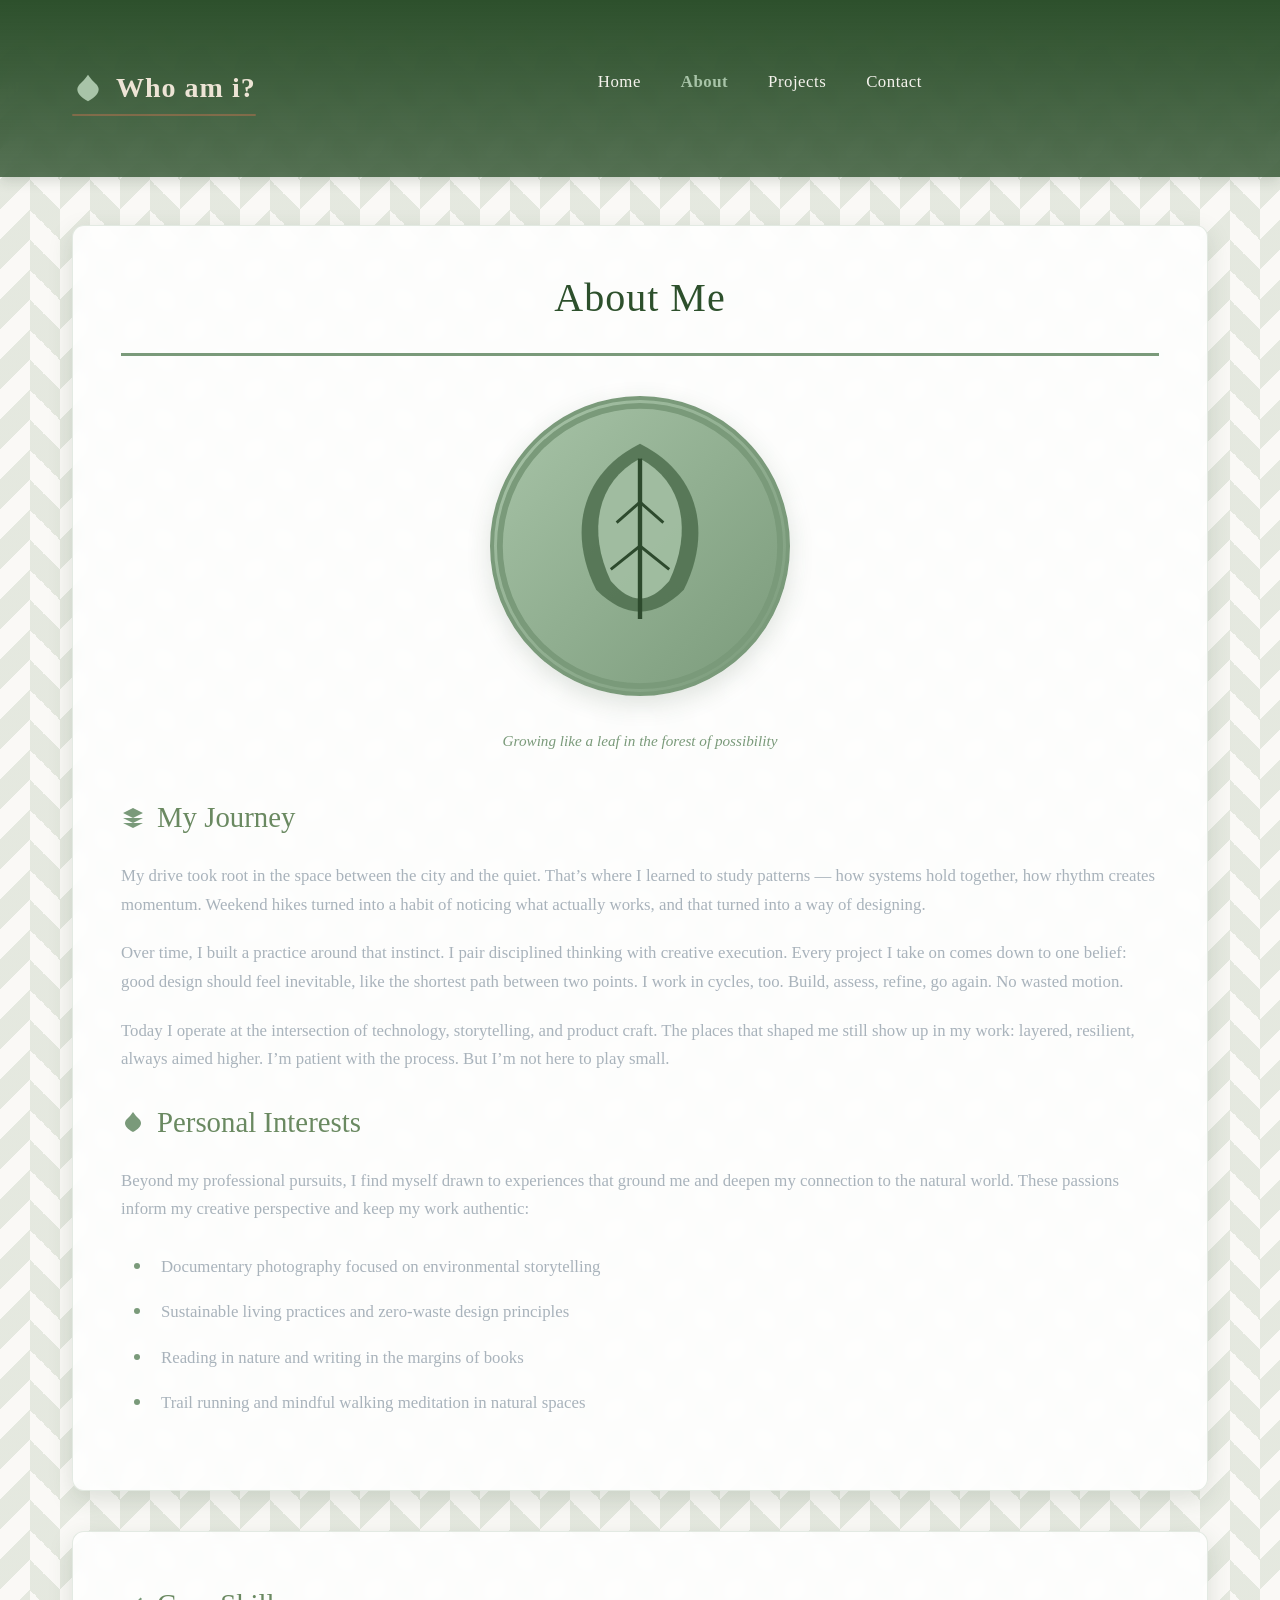
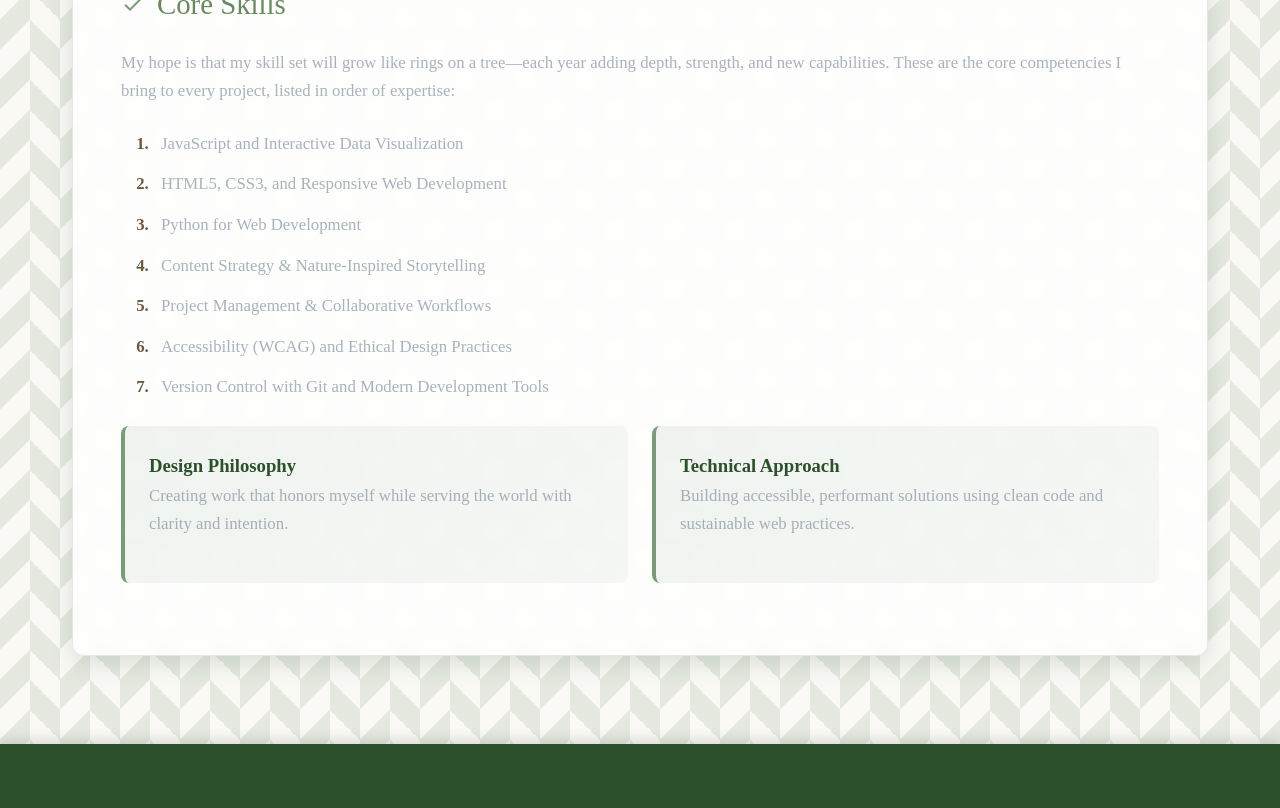
==== about.html @ f4614ba0 "added things" ====
<!DOCTYPE html>
<html lang="en">
<head>
    <meta charset="UTF-8">
    <meta name="viewport" content="width=device-width, initial-scale=1.0">
    <meta name="description" content="About me - A retrospective nature-themed portfolio showcasing my journey, skills, and connection to the natural world">
    <meta name="author" content="Portfolio Owner">
    <title>About Me |My first Portfolio</title>
    <link rel="stylesheet" href="./style.css">
   
</head>
<body>

 <!-- Header Section with Navigation -->
    <header>
        <div class="header-container">
            <div class="logo">
                <svg viewBox="0 0 24 24" xmlns="http://www.w3.org/2000/svg">
                    <path d="M12 2C10 5 8 7 6 9C5 10 4 11.5 4 13C4 16 6.5 19 12 22C17.5 19 20 16 20 13C20 11.5 19 10 18 9C16 7 14 5 12 2Z"/>
                </svg>
                Who am i?
            </div>
            <nav>
                <ul>
                    <li><a href="index.html">Home</a></li>
                    <li><a href="about.html" class="active">About</a></li>
                    <li><a href="projects.html">Projects</a></li>
                    <li><a href="contact.html">Contact</a></li>
                </ul>
            </nav>
        </div>
    </header>

    <!-- Main Content -->
    <main>
        <!-- About Me Section -->
        <section id="about-me">
            <h1>About Me</h1>
            
            <div class="image-container">
                <svg class="about-image" viewBox="0 0 100 100" xmlns="http://www.w3.org/2000/svg" alt="Stylized green leaf illustration representing growth and connection to nature">
                    <circle cx="50" cy="50" r="48" fill="none" stroke="#7a9a7a" stroke-width="2"/>
                    <path d="M50 15 C 30 25, 25 45, 35 65 C 45 75, 55 75, 65 65 C 75 45, 70 25, 50 15 Z" fill="#4a6b4a" opacity="0.8"/>
                    <path d="M50 20 C 35 28, 32 45, 40 62 C 47 70, 53 70, 60 62 C 68 45, 65 28, 50 20 Z" fill="#a8c4a8" opacity="0.9"/>
                    <line x1="50" y1="20" x2="50" y2="75" stroke="#2d4a2d" stroke-width="1.5"/>
                    <line x1="50" y1="35" x2="42" y2="42" stroke="#2d4a2d" stroke-width="1"/>
                    <line x1="50" y1="35" x2="58" y2="42" stroke="#2d4a2d" stroke-width="1"/>
                    <line x1="50" y1="50" x2="40" y2="58" stroke="#2d4a2d" stroke-width="1"/>
                    <line x1="50" y1="50" x2="60" y2="58" stroke="#2d4a2d" stroke-width="1"/>
                </svg>
                <p class="image-caption">Growing like a leaf in the forest of possibility</p>
            </div>

            <article>
                <h2>
                    <svg class="section-icon" viewBox="0 0 24 24" xmlns="http://www.w3.org/2000/svg">
                        <path d="M12 2L2 7l10 5 10-5-10-5zM2 17l10 5 10-5M2 12l10 5 10-5"/>
                    </svg>
                    My Journey
                </h2>
                <p>
                    My drive took root in the space between the city and the quiet.
                That’s where I learned to study patterns — how systems hold together, how rhythm creates momentum. Weekend hikes turned into a habit of noticing what actually works, and that turned into a way of designing.
                </p>
                <p>
                    Over time, I built a practice around that instinct. I pair disciplined thinking with creative execution. Every project I take on comes down to one belief: good design should feel inevitable, like the shortest path between two points. I work in cycles, too. Build, assess, refine, go again. No wasted motion.
                </p>
                <p>
                    Today I operate at the intersection of technology, storytelling, and product craft. The places that shaped me still show up in my work: layered, resilient, always aimed higher. I’m patient with the process. But I’m not here to play small.
            </article>

            <article>
                <h2>
                    <svg class="section-icon" viewBox="0 0 24 24" xmlns="http://www.w3.org/2000/svg">
                        <path d="M12 2C10 5 8 7 6 9C5 10 4 11.5 4 13C4 16 6.5 19 12 22C17.5 19 20 16 20 13C20 11.5 19 10 18 9C16 7 14 5 12 2Z"/>
                    </svg>
                    Personal Interests
                </h2>
                <p>
                    Beyond my professional pursuits, I find myself drawn to experiences that ground me and deepen my connection to the natural world. These passions inform my creative perspective and keep my work authentic:
                </p>
                <ul>
                    <li>Documentary photography focused on environmental storytelling</li>
                    <li>Sustainable living practices and zero-waste design principles</li>
                    <li>Reading in nature and writing in the margins of books</li>
                    <li>Trail running and mindful walking meditation in natural spaces</li>
                </ul>
            </article>
        </section>

        <!-- Skills Section -->
        <section id="skills">
            <h2>
                <svg class="section-icon" viewBox="0 0 24 24" xmlns="http://www.w3.org/2000/svg">
                    <path d="M9 16.17L4.83 12l-1.42 1.41L9 19 21 7l-1.41-1.41z"/>
                </svg>
                Core Skills
            </h2>
            <article>
                <p>
                    My hope is that my skill set will grow like rings on a tree—each year adding depth, strength, and new capabilities. These are the core competencies I bring to every project, listed in order of expertise:
                </p>
                <ol>
                    <li>JavaScript and Interactive Data Visualization</li>
                    <li>HTML5, CSS3, and Responsive Web Development</li>
                    <li>Python for Web Development</li>
                    <li>Content Strategy & Nature-Inspired Storytelling</li>
                    <li>Project Management & Collaborative Workflows</li>
                    <li>Accessibility (WCAG) and Ethical Design Practices</li>
                    <li>Version Control with Git and Modern Development Tools</li>
                </ol>
                
                <div class="skills-grid">
                    <div class="skill-card">
                        <h3>Design Philosophy</h3>
                        <p>Creating work that honors myself while serving the world with clarity and intention.</p>
                    </div>
                    <div class="skill-card">
                        <h3>Technical Approach</h3>
                        <p>Building accessible, performant solutions using clean code and sustainable web practices.</p>
                    </div>
                </div>
            </article>
        </section>
    </main>

    <!-- Footer Section -->
    <footer>
    </footer>

<script>(function(){document.addEventListener("click",function(e){var a=e.target.closest("[data-product-id]");if(!a)return;e.preventDefault();var pid=a.getAttribute("data-product-id");if(pid)parent.postMessage({type:"ecto-artifact-link-click",productId:pid},"*")})})();</script>
</body>
</html>
---- style.css ----
/* 
        Nature-inspired color palette using rgba for layered, aged-paper effect
        moss green: #7A8450, river stone: #8C8C7D, bark brown: #6E5C4B, 
        morning mist: #D8D5CE, clay: #A66E4B
      */
      :root {
        --moss-green: 122, 132, 80;
        --river-stone: 140, 140, 125;
        --bark-brown: 110, 92, 75;
        --morning-mist: 216, 213, 206;
        --clay: 166, 110, 75;
        --font-serif: 'Georgia', 'Times New Roman', serif;
        --font-sans: 'Helvetica Neue', Arial, sans-serif;
      }

      * {
        margin: 0;
        padding: 0;
        box-sizing: border-box;
      }

      body {
        font-family: var(--font-sans);
        line-height: 1.7;
        color: rgba(var(--bark-brown), 0.9);
        background-color: rgba(var(--morning-mist), 1);
        /* Subtle aged paper texture using layered CSS gradients */
        background-image: 
          radial-gradient(rgba(var(--river-stone), 0.08) 1px, transparent 1px),
          radial-gradient(rgba(var(--bark-brown), 0.06) 1px, transparent 1px),
          linear-gradient(135deg, rgba(var(--morning-mist), 1) 0%, rgba(var(--river-stone), 0.15) 100%);
        background-size: 40px 40px, 20px 20px, 100% 100%;
        background-position: 0 0, 10px 10px, 0 0;
        min-height: 100vh;
        display: flex;
        flex-direction: column;
      }

      /* Header and Navigation */
      header {
        background: rgba(var(--moss-green), 0.85);
        backdrop-filter: blur(8px);
        border-bottom: 2px solid rgba(var(--bark-brown), 0.2);
        position: sticky;
        top: 0;
        z-index: 100;
        box-shadow: 0 4px 20px rgba(var(--bark-brown), 0.1);
      }

      nav {
        max-width: 1200px;
        margin: 0 auto;
        padding: 1.5rem 2rem;
        display: flex;
        justify-content: space-between;
        align-items: center;
        flex-wrap: wrap;
        gap: 1rem;
      }

      .logo {
        font-family: var(--font-serif);
        font-size: 1.5rem;
        color: rgba(var(--morning-mist), 1);
        text-decoration: none;
        letter-spacing: 1px;
        position: relative;
      }

      .logo::after {
        content: '';
        position: absolute;
        bottom: -4px;
        left: 0;
        width: 100%;
        height: 2px;
        background: rgba(var(--clay), 0.6);
        border-radius: 100px;
      }

      nav ul {
        list-style: none;
        display: flex;
        gap: 2rem;
        flex-wrap: wrap;
      }

      nav a {
        color: rgba(var(--morning-mist), 0.95);
        text-decoration: none;
        font-weight: 400;
        letter-spacing: 0.5px;
        transition: all 0.3s ease;
        padding: 0.5rem 0;
        position: relative;
      }

      nav a::before {
        content: '';
        position: absolute;
        bottom: 0;
        left: 50%;
        transform: translateX(-50%) scaleX(0);
        width: 100%;
        height: 1px;
        background: rgba(var(--clay), 1);
        transition: transform 0.3s ease;
      }

      nav a:hover::before,
      nav a:focus::before {
        transform: translateX(-50%) scaleX(1);
      }

      nav a:hover,
      nav a:focus {
        color: rgba(255, 255, 255, 1);
      }

      /* Main Content */
      main {
        flex: 1;
        max-width: 1200px;
        width: 100%;
        margin: 0 auto;
        padding: 4rem 2rem;
      }

      .hero {
        display: grid;
        grid-template-columns: 1fr 1fr;
        gap: 3rem;
        align-items: center;
        margin-bottom: 4rem;
      }

      .hero-content {
        background: rgba(255, 255, 255, 0.4);
        padding: 3rem;
        border-radius: 0 80px 0 80px;
        border: 1px solid rgba(var(--river-stone), 0.2);
        box-shadow: 
          0 10px 40px rgba(var(--bark-brown), 0.08),
          inset 0 1px 0 rgba(255, 255, 255, 0.6);
        backdrop-filter: blur(10px);
        position: relative;
        overflow: hidden;
      }

      /* Organic shape overlay for aged effect */
      .hero-content::before {
        content: '';
        position: absolute;
        top: -50%;
        right: -50%;
        width: 200%;
        height: 200%;
        background: radial-gradient(circle, rgba(var(--clay), 0.04) 0%, transparent 70%);
        pointer-events: none;
      }

      h1 {
        font-family: var(--font-serif);
        font-size: clamp(2rem, 5vw, 3.5rem);
        color: rgba(var(--bark-brown), 1);
        margin-bottom: 1.5rem;
        line-height: 1.2;
        font-weight: 400;
        position: relative;
      }

      h1::after {
        content: '';
        display: block;
        width: 80px;
        height: 3px;
        background: linear-gradient(90deg, rgba(var(--moss-green), 0.8), rgba(var(--clay), 0.6));
        margin-top: 1rem;
        border-radius: 100px;
      }

      .hero p {
        font-size: 1.125rem;
        color: rgba(var(--bark-brown), 0.8);
        margin-bottom: 2rem;
        position: relative;
      }

      .cta-button {
        display: inline-block;
        padding: 1rem 2.5rem;
        background: rgba(var(--moss-green), 0.9);
        color: rgba(var(--morning-mist), 1);
        text-decoration: none;
        border-radius: 50px;
        transition: all 0.4s ease;
        border: 2px solid rgba(var(--moss-green), 1);
        font-weight: 500;
        letter-spacing: 0.5px;
        box-shadow: 0 4px 15px rgba(var(--moss-green), 0.3);
      }

      .cta-button:hover,
      .cta-button:focus {
        background: rgba(var(--clay), 0.9);
        border-color: rgba(var(--clay), 1);
        transform: translateY(-2px);
        box-shadow: 0 6px 25px rgba(var(--clay), 0.4);
      }


      .hero-photo {
        width: 500px;
        height: 500px;
        border-radius: 60%;
        filter: drop-shadow(0 20px 40px rgba(var(--bark-brown), 0.15));
        animation: float 6s ease-in-out infinite;
        border: 6px solid
        }

     .hero-photo:hover {
        animation-play-state: paused;
        transform: translateY(-10px);
        box-shadow: 0 12px 30px rgba(var(--bark-brown), 0.2);
      }

      .hero-photo img{ 
        width: 100%;
        height: 100%;
        object-fit: cover;
        border-radius: 60%;

      }

      @keyframes float {
        0%, 100% { transform: translateY(0px); }
        50% { transform: translateY(-15px); }
      }

      /* Footer */
      footer {
        background: rgba(var(--bark-brown), 0.9);
        color: rgba(var(--morning-mist), 0.8);
        padding: 2.5rem 2rem;
        text-align: center;
        margin-top: auto;
        border-top: 3px solid rgba(var(--moss-green), 0.5);
      }

      footer p {
        font-size: 0.95rem;
        letter-spacing: 0.5px;
      }

      /* Responsive Design */
      @media (max-width: 768px) {
        nav {
          padding: 1rem 1.5rem;
        }

        nav ul {
          gap: 1rem;
        }

        .hero {
          grid-template-columns: 1fr;
          gap: 2rem;
        }

        .hero-content {
          padding: 2rem;
          border-radius: 0 40px 0 40px;
        }

        main {
          padding: 2rem 1.5rem;
        }

        h1 {
          font-size: 2rem;
        }
      }

      @media (max-width: 480px) {
        nav {
          flex-direction: column;
          text-align: center;
        }

        nav ul {
          justify-content: center;
        }
      }

             /* about.html - Retrospective Nature-Themed Portfolio */
        :root {
            --forest-green: #2d4a2d;
            --sage-green: #7a9a7a;
            --moss-green: #4a6b4a;
            --earth-brown: #6b4423;
            --bark-brown: #3d2817;
            --leaf-light: #a8c4a8;
            --stone-gray: #5a5a5a;
            --cream: #f5f3ed;
            --shadow: rgba(45, 74, 45, 0.15);
        }

        * {
            margin: 0;
            padding: 0;
            box-sizing: border-box;
        }

        body {
            font-family: 'Georgia', 'Times New Roman', serif;
            line-height: 1.7;
            color: var(--bark-brown);
            background: linear-gradient(180deg, var(--cream) 0%, #e8e4d8 100%);
            background-attachment: fixed;
            min-height: 100vh;
        }

        /* Header & Navigation */
        header {
            background: linear-gradient(135deg, var(--forest-green) 0%, var(--moss-green) 100%);
            color: var(--cream);
            padding: 1.5rem 0;
            box-shadow: 0 4px 12px var(--shadow);
            position: sticky;
            top: 0;
            z-index: 100;
        }

        .header-container {
            max-width: 1200px;
            margin: 0 auto;
            padding: 0 2rem;
            display: flex;
            justify-content: space-between;
            align-items: center;
            flex-wrap: wrap;
            gap: 1rem;
        }

        .logo {
            font-size: 1.8rem;
            font-weight: 300;
            letter-spacing: 2px;
            display: flex;
            align-items: center;
            gap: 0.75rem;
        }

        .logo svg {
            width: 32px;
            height: 32px;
            fill: var(--leaf-light);
        }

        nav ul {
            list-style: none;
            display: flex;
            gap: 2rem;
            flex-wrap: wrap;
        }

        nav a {
            color: var(--cream);
            text-decoration: none;
            font-size: 1.05rem;
            transition: all 0.3s ease;
            padding: 0.5rem 0;
            position: relative;
        }

        nav a::after {
            content: '';
            position: absolute;
            bottom: 0;
            left: 0;
            width: 0;
            height: 2px;
            background: var(--leaf-light);
            transition: width 0.3s ease;
        }

        nav a:hover::after,
        nav a:focus::after {
            width: 100%;
        }

        nav a:hover,
        nav a:focus {
            color: var(--leaf-light);
        }

        nav a.active {
            color: var(--leaf-light);
            font-weight: 600;
        }

        /* Main Content */
        main {
            max-width: 1000px;
            margin: 3rem auto;
            padding: 0 2rem;
        }

        section {
            background: rgba(255, 255, 255, 0.85);
            backdrop-filter: blur(10px);
            padding: 3rem;
            margin-bottom: 2.5rem;
            border-radius: 12px;
            box-shadow: 0 8px 24px var(--shadow);
            border: 1px solid rgba(122, 154, 122, 0.2);
            transition: transform 0.3s ease, box-shadow 0.3s ease;
        }

        section:hover {
            transform: translateY(-4px);
            box-shadow: 0 12px 32px var(--shadow);
        }

        h1 {
            font-size: 2.5rem;
            color: var(--forest-green);
            margin-bottom: 1.5rem;
            font-weight: 400;
            letter-spacing: 1px;
            border-bottom: 3px solid var(--sage-green);
            padding-bottom: 0.75rem;
        }

        h2 {
            font-size: 1.8rem;
            color: var(--moss-green);
            margin-bottom: 1.25rem;
            margin-top: 2rem;
            font-weight: 400;
            display: flex;
            align-items: center;
            gap: 0.75rem;
        }

        h2:first-child {
            margin-top: 0;
        }

        .section-icon {
            width: 24px;
            height: 24px;
            fill: var(--sage-green);
        }

        p {
            margin-bottom: 1.25rem;
            color: var(--stone-gray);
            font-size: 1.05rem;
        }

        article {
            margin-bottom: 1.5rem;
        }

        /* Lists */
        ul, ol {
            margin: 1.5rem 0 1.5rem 2rem;
            color: var(--stone-gray);
        }

        ul li, ol li {
            margin-bottom: 0.75rem;
            font-size: 1.05rem;
            padding-left: 0.5rem;
        }

        ul li::marker {
            color: var(--sage-green);
            font-size: 1.2em;
        }

        ol li::marker {
            color: var(--earth-brown);
            font-weight: 600;
        }

        /* Image */
        .about-image {
            width: 100%;
            max-width: 300px;
            height: auto;
            border-radius: 50%;
            border: 4px solid var(--sage-green);
            box-shadow: 0 8px 24px var(--shadow);
            margin: 2rem auto;
            display: block;
            background: linear-gradient(135deg, var(--leaf-light) 0%, var(--sage-green) 100%);
        }

        .image-container {
            text-align: center;
            margin: 2.5rem 0;
        }

        .image-caption {
            margin-top: 1rem;
            font-style: italic;
            color: var(--sage-green);
            font-size: 0.95rem;
        }

        /* Skills Section */
        .skills-grid {
            display: grid;
            grid-template-columns: repeat(auto-fit, minmax(250px, 1fr));
            gap: 1.5rem;
            margin-top: 1.5rem;
        }

        .skill-card {
            background: linear-gradient(135deg, rgba(122, 154, 122, 0.1) 0%, rgba(168, 196, 168, 0.1) 100%);
            padding: 1.5rem;
            border-radius: 8px;
            border-left: 4px solid var(--sage-green);
        }

        /* Footer */
        footer {
            background: linear-gradient(135deg, var(--bark-brown) 0%, var(--earth-brown) 100%);
            color: var(--cream);
            text-align: center;
            padding: 2.5rem 2rem;
            margin-top: 4rem;
            box-shadow: 0 -4px 12px var(--shadow);
        }

        footer p {
            color: var(--cream);
            margin-bottom: 0.5rem;
            font-size: 0.95rem;
        }

        .footer-tagline {
            font-style: italic;
            opacity: 0.9;
            margin-top: 0.75rem;
        }

        /* Responsive Design */
        @media (max-width: 768px) {
            .header-container {
                flex-direction: column;
                text-align: center;
            }

            nav ul {
                justify-content: center;
                gap: 1.25rem;
            }

            h1 {
                font-size: 2rem;
            }

            h2 {
                font-size: 1.5rem;
            }

            section {
                padding: 2rem 1.5rem;
            }

            main {
                padding: 0 1rem;
                margin: 2rem auto;
            }

            .about-image {
                max-width: 250px;
            }
        }

        @media (max-width: 480px) {
            .logo {
                font-size: 1.5rem;
            }

            nav ul {
                gap: 1rem;
                font-size: 0.95rem;
            }

            h1 {
                font-size: 1.75rem;
            }

            section {
                padding: 1.5rem 1.25rem;
            }
        }

        /* Nature Color Palette with Opacity */
        :root {
            --forest-green: rgba(34, 139, 34, 0.9);
            --moss-green: rgba(85, 107, 47, 0.8);
            --earth-brown: rgba(101, 67, 33, 0.85);
            --sky-blue: rgba(135, 206, 235, 0.7);
            --sunset-orange: rgba(255, 140, 0, 0.75);
            --leaf-green: rgba(60, 179, 113, 0.85);
            --bark-dark: rgba(62, 39, 35, 0.9);
            --cloud-white: rgba(248, 249, 250, 0.95);
            --stone-gray: rgba(112, 128, 144, 0.6);
        }

        * {
            margin: 0;
            padding: 0;
            box-sizing: border-box;
        }

        body {
            font-family: 'Georgia', 'Times New Roman', serif;
            line-height: 1.6;
            color: var(--bark-dark);
            background: linear-gradient(135deg, var(--cloud-white) 0%, rgba(220, 237, 200, 0.4) 100%);
            min-height: 100vh;
        }

        /* Header Styles */
        header {
            background: var(--forest-green);
            box-shadow: 0 2px 10px var(--stone-gray);
            position: sticky;
            top: 0;
            z-index: 100;
        }

        nav {
            max-width: 1200px;
            margin: 0 auto;
            padding: 1.2rem 2rem;
            display: flex;
            justify-content: space-between;
            align-items: center;
            flex-wrap: wrap;
        }

        .logo {
            font-size: 1.5rem;
            font-weight: bold;
            color: var(--cloud-white);
            text-decoration: none;
            letter-spacing: 1px;
        }

        .nav-links {
            display: flex;
            list-style: none;
            gap: 2rem;
        }

        .nav-links a {
            color: var(--cloud-white);
            text-decoration: none;
            font-size: 1rem;
            transition: all 0.3s ease;
            padding: 0.5rem 1rem;
            border-radius: 4px;
        }

        .nav-links a:hover,
        .nav-links a:focus,
        .nav-links a.active {
            background: var(--moss-green);
            transform: translateY(-2px);
        }

        /* Main Content */
        main {
            max-width: 1200px;
            margin: 0 auto;
            padding: 3rem 2rem;
        }

        h1 {
            font-size: 2.5rem;
            color: var(--forest-green);
            margin-bottom: 0.5rem;
            text-align: center;
        }

        .subtitle {
            text-align: center;
            color: var(--moss-green);
            font-style: italic;
            margin-bottom: 3rem;
            font-size: 1.1rem;
        }

        /* Projects Section */
        .projects-section {
            margin-bottom: 4rem;
        }

        .section-heading {
            font-size: 2rem;
            color: var(--earth-brown);
            margin-bottom: 2rem;
            padding-bottom: 0.5rem;
            border-bottom: 3px solid var(--leaf-green);
        }

        .projects-grid {
            display: grid;
            grid-template-columns: repeat(auto-fit, minmax(300px, 1fr));
            gap: 2rem;
            margin-top: 2rem;
        }

        /* Project Cards */
        .project-card {
            background: var(--cloud-white);
            border: 2px solid var(--stone-gray);
            border-radius: 12px;
            padding: 2rem;
            box-shadow: 0 4px 15px rgba(62, 39, 35, 0.1);
            transition: all 0.3s ease;
            display: flex;
            flex-direction: column;
        }

        .project-card:hover {
            transform: translateY(-8px);
            box-shadow: 0 8px 25px rgba(62, 39, 35, 0.2);
            border-color: var(--leaf-green);
        }

        .project-icon {
            width: 60px;
            height: 60px;
            margin-bottom: 1.5rem;
            padding: 12px;
            background: var(--sky-blue);
            border-radius: 50%;
        }

        .project-card h3 {
            font-size: 1.5rem;
            color: var(--forest-green);
            margin-bottom: 1rem;
        }

        .project-card p {
            color: var(--bark-dark);
            margin-bottom: 1.5rem;
            flex-grow: 1;
            line-height: 1.7;
        }

        .project-link {
            display: inline-block;
            color: var(--cloud-white);
            background: var(--leaf-green);
            padding: 0.7rem 1.5rem;
            text-decoration: none;
            border-radius: 6px;
            font-weight: 600;
            transition: all 0.3s ease;
            text-align: center;
        }

        .project-link:hover,
        .project-link:focus {
            background: var(--forest-green);
            transform: scale(1.05);
        }

        /* Education Section */
        .education-section {
            margin-top: 4rem;
        }

        .table-container {
            overflow-x: auto;
            background: var(--cloud-white);
            border-radius: 12px;
            box-shadow: 0 4px 15px rgba(62, 39, 35, 0.1);
            margin-top: 2rem;
        }

        table {
            width: 100%;
            border-collapse: collapse;
            min-width: 600px;
        }

        thead {
            background: var(--forest-green);
            color: var(--cloud-white);
        }

        th {
            padding: 1.2rem 1rem;
            text-align: left;
            font-weight: 600;
            letter-spacing: 0.5px;
        }

        td {
            padding: 1rem;
            border-bottom: 1px solid var(--stone-gray);
        }

        tbody tr {
            transition: background 0.2s ease;
        }

        tbody tr:hover {
            background: rgba(135, 206, 235, 0.2);
        }

        tbody tr:last-child td {
            border-bottom: none;
        }

        .year-cell {
            font-weight: 600;
            color: var(--earth-brown);
        }

        /* Footer */
        footer {
            background: var(--bark-dark);
            color: var(--cloud-white);
            text-align: center;
            padding: 2rem;
            margin-top: 4rem;
        }

        footer p {
            margin: 0.5rem 0;
        }

        /* Mobile Responsiveness */
        @media (max-width: 768px) {
            nav {
                flex-direction: column;
                gap: 1rem;
            }

            .nav-links {
                gap: 1rem;
                flex-wrap: wrap;
                justify-content: center;
            }

            h1 {
                font-size: 2rem;
            }

            .section-heading {
                font-size: 1.6rem;
            }

            main {
                padding: 2rem 1rem;
            }

            .projects-grid {
                grid-template-columns: 1fr;
                gap: 1.5rem;
            }

            .project-card {
                padding: 1.5rem;
            }
        }

        @media (max-width: 480px) {
            .logo {
                font-size: 1.2rem;
            }

            .nav-links a {
                font-size: 0.9rem;
                padding: 0.4rem 0.8rem;
            }

            h1 {
                font-size: 1.75rem;
            }
        }

                /* 
         * Retrospective Nature Portfolio - Contact Page Styles
         * Color Palette: Earth tones with opacity for depth
         * Theme: Nature-inspired, clean, semantic structure
         */

        :root {
            /* Nature color palette with opacity variations */
            --forest-green: rgba(45, 80, 44, 1);
            --forest-green-80: rgba(45, 80, 44, 0.8);
            --forest-green-20: rgba(45, 80, 44, 0.2);
            --moss-green: rgba(106, 137, 97, 1);
            --moss-green-70: rgba(106, 137, 97, 0.7);
            --moss-green-15: rgba(106, 137, 97, 0.15);
            --earth-brown: rgba(110, 87, 66, 1);
            --earth-brown-60: rgba(110, 87, 66, 0.6);
            --sand-beige: rgba(237, 228, 213, 1);
            --sand-beige-90: rgba(237, 228, 213, 0.9);
            --mist-white: rgba(250, 249, 246, 1);
            --leaf-shadow: rgba(30, 50, 29, 0.15);
        }

        /* Reset and base styles */
        *, *::before, *::after {
            margin: 0;
            padding: 0;
            box-sizing: border-box;
        }

        body {
            font-family: 'Georgia', 'Times New Roman', serif;
            line-height: 1.7;
            color: var(--forest-green);
            background-color: var(--mist-white);
            background-image: 
                linear-gradient(135deg, var(--moss-green-15) 25%, transparent 25%),
                linear-gradient(225deg, var(--moss-green-15) 25%, transparent 25%),
                linear-gradient(45deg, var(--moss-green-15) 25%, transparent 25%),
                linear-gradient(315deg, var(--moss-green-15) 25%, transparent 25%);
            background-size: 60px 60px;
            background-position: 0 0, 0 30px, 30px -30px, -30px 0px;
            min-height: 100vh;
            display: flex;
            flex-direction: column;
        }

        /* Header and Navigation */
        header {
            background: linear-gradient(180deg, var(--forest-green) 0%, var(--forest-green-80) 100%);
            box-shadow: 0 4px 12px var(--leaf-shadow);
            position: sticky;
            top: 0;
            z-index: 100;
        }

        nav {
            max-width: 1200px;
            margin: 0 auto;
            padding: 1.25rem 2rem;
            display: flex;
            justify-content: space-between;
            align-items: center;
            flex-wrap: wrap;
        }

        .logo {
            font-size: 1.75rem;
            font-weight: 700;
            color: var(--sand-beige);
            text-decoration: none;
            letter-spacing: 1px;
            transition: opacity 0.3s ease;
        }

        .logo:hover, .logo:focus {
            opacity: 0.85;
        }

        .nav-links {
            list-style: none;
            display: flex;
            gap: 2rem;
            align-items: center;
        }

        .nav-links a {
            color: var(--sand-beige-90);
            text-decoration: none;
            font-size: 1.05rem;
            font-weight: 500;
            padding: 0.5rem 0;
            position: relative;
            transition: color 0.3s ease;
        }

        .nav-links a::after {
            content: '';
            position: absolute;
            bottom: 0;
            left: 0;
            width: 0;
            height: 2px;
            background-color: var(--sand-beige);
            transition: width 0.3s ease;
        }

        .nav-links a:hover::after,
        .nav-links a:focus::after,
        .nav-links a.active::after {
            width: 100%;
        }

        .nav-links a:hover,
        .nav-links a:focus {
            color: var(--sand-beige);
        }

        /* Main Content */
        main {
            flex: 1;
            max-width: 1200px;
            width: 100%;
            margin: 3rem auto;
            padding: 0 2rem;
        }

        /* Contact Section */
        .contact-section {
            background: var(--sand-beige-90);
            border-radius: 12px;
            box-shadow: 0 8px 24px var(--leaf-shadow);
            padding: 3rem;
            backdrop-filter: blur(10px);
            border: 1px solid var(--moss-green-15);
        }

        .section-header {
            text-align: center;
            margin-bottom: 3rem;
        }

        .section-header h1 {
            font-size: 2.5rem;
            color: var(--forest-green);
            margin-bottom: 0.75rem;
            font-weight: 700;
        }

        .section-header p {
            font-size: 1.1rem;
            color: var(--earth-brown);
            max-width: 600px;
            margin: 0 auto;
        }

        .contact-container {
            display: grid;
            grid-template-columns: 1fr 1fr;
            gap: 3rem;
            margin-top: 2rem;
        }

        /* Contact Form */
        .contact-form-wrapper h2 {
            font-size: 1.75rem;
            color: var(--forest-green);
            margin-bottom: 1.5rem;
            padding-bottom: 0.75rem;
            border-bottom: 2px solid var(--moss-green-70);
        }

        .form-group {
            margin-bottom: 1.5rem;
        }

        label {
            display: block;
            font-weight: 600;
            color: var(--forest-green);
            margin-bottom: 0.5rem;
            font-size: 1rem;
        }

        input[type="text"],
        input[type="email"],
        textarea {
            width: 100%;
            padding: 0.875rem 1rem;
            border: 2px solid var(--moss-green-70);
            border-radius: 6px;
            font-family: inherit;
            font-size: 1rem;
            color: var(--forest-green);
            background-color: var(--mist-white);
            transition: all 0.3s ease;
        }

        input[type="text"]:focus,
        input[type="email"]:focus,
        textarea:focus {
            outline: none;
            border-color: var(--forest-green);
            box-shadow: 0 0 0 3px var(--forest-green-20);
            background-color: rgba(255, 255, 255, 1);
        }

        textarea {
            resize: vertical;
            min-height: 140px;
        }

        button[type="submit"] {
            width: 100%;
            padding: 1rem 2rem;
            background: linear-gradient(135deg, var(--forest-green) 0%, var(--moss-green) 100%);
            color: var(--sand-beige);
            border: none;
            border-radius: 6px;
            font-size: 1.1rem;
            font-weight: 600;
            cursor: pointer;
            transition: all 0.3s ease;
            box-shadow: 0 4px 12px var(--leaf-shadow);
            letter-spacing: 0.5px;
        }

        button[type="submit"]:hover,
        button[type="submit"]:focus {
            transform: translateY(-2px);
            box-shadow: 0 6px 16px var(--leaf-shadow);
            background: linear-gradient(135deg, var(--moss-green) 0%, var(--forest-green) 100%);
        }

        button[type="submit"]:active {
            transform: translateY(0);
        }

        /* Contact Info */
        .contact-info-wrapper h2 {
            font-size: 1.75rem;
            color: var(--forest-green);
            margin-bottom: 1.5rem;
            padding-bottom: 0.75rem;
            border-bottom: 2px solid var(--moss-green-70);
        }

        .contact-info-list {
            list-style: none;
        }

        .contact-info-list li {
            margin-bottom: 1.5rem;
            padding: 1.25rem;
            background: var(--mist-white);
            border-radius: 8px;
            border-left: 4px solid var(--moss-green);
            transition: all 0.3s ease;
        }

        .contact-info-list li:hover {
            transform: translateX(4px);
            box-shadow: 0 4px 12px var(--leaf-shadow);
            border-left-color: var(--forest-green);
        }

        .info-label {
            display: block;
            font-weight: 700;
            color: var(--earth-brown);
            margin-bottom: 0.5rem;
            font-size: 0.9rem;
            text-transform: uppercase;
            letter-spacing: 1px;
        }

        .info-value {
            color: var(--forest-green);
            font-size: 1.05rem;
        }

        .info-value a {
            color: var(--forest-green);
            text-decoration: none;
            transition: color 0.3s ease;
            border-bottom: 1px solid var(--moss-green-70);
        }

        .info-value a:hover,
        .info-value a:focus {
            color: var(--moss-green);
            border-bottom-color: var(--forest-green);
        }

        /* Footer */
        footer {
            background: var(--forest-green);
            color: var(--sand-beige-90);
            text-align: center;
            padding: 2rem;
            margin-top: auto;
            box-shadow: 0 -4px 12px var(--leaf-shadow);
        }

        footer p {
            font-size: 0.95rem;
        }

        /* Responsive Design */
        @media (max-width: 768px) {
            nav {
                padding: 1rem 1.5rem;
            }

            .nav-links {
                gap: 1.25rem;
            }

            .contact-section {
                padding: 2rem 1.5rem;
            }

            .section-header h1 {
                font-size: 2rem;
            }

            .contact-container {
                grid-template-columns: 1fr;
                gap: 2.5rem;
            }

            main {
                margin: 2rem auto;
                padding: 0 1rem;
            }
        }

        @media (max-width: 480px) {
            .logo {
                font-size: 1.4rem;
                width: 100%;
                margin-bottom: 0.75rem;
            }

            .nav-links {
                width: 100%;
                justify-content: space-around;
                gap: 0.5rem;
            }

            .nav-links a {
                font-size: 0.95rem;
            }

            .section-header h1 {
                font-size: 1.75rem;
            }

            .contact-section {
                padding: 1.5rem 1rem;
            }
        }

        /* Accessibility & Animations */
        @keyframes fadeIn {
            from {
                opacity: 0;
                transform: translateY(20px);
            }
            to {
                opacity: 1;
                transform: translateY(0);
            }
        }

        .contact-section {
            animation: fadeIn 0.6s ease-out;
        }

        @media (prefers-reduced-motion: reduce) {
            *,
            *::before,
            *::after {
                animation-duration: 0.01ms !important;
                animation-iteration-count: 1 !important;
                transition-duration: 0.01ms !important;
            }
        }
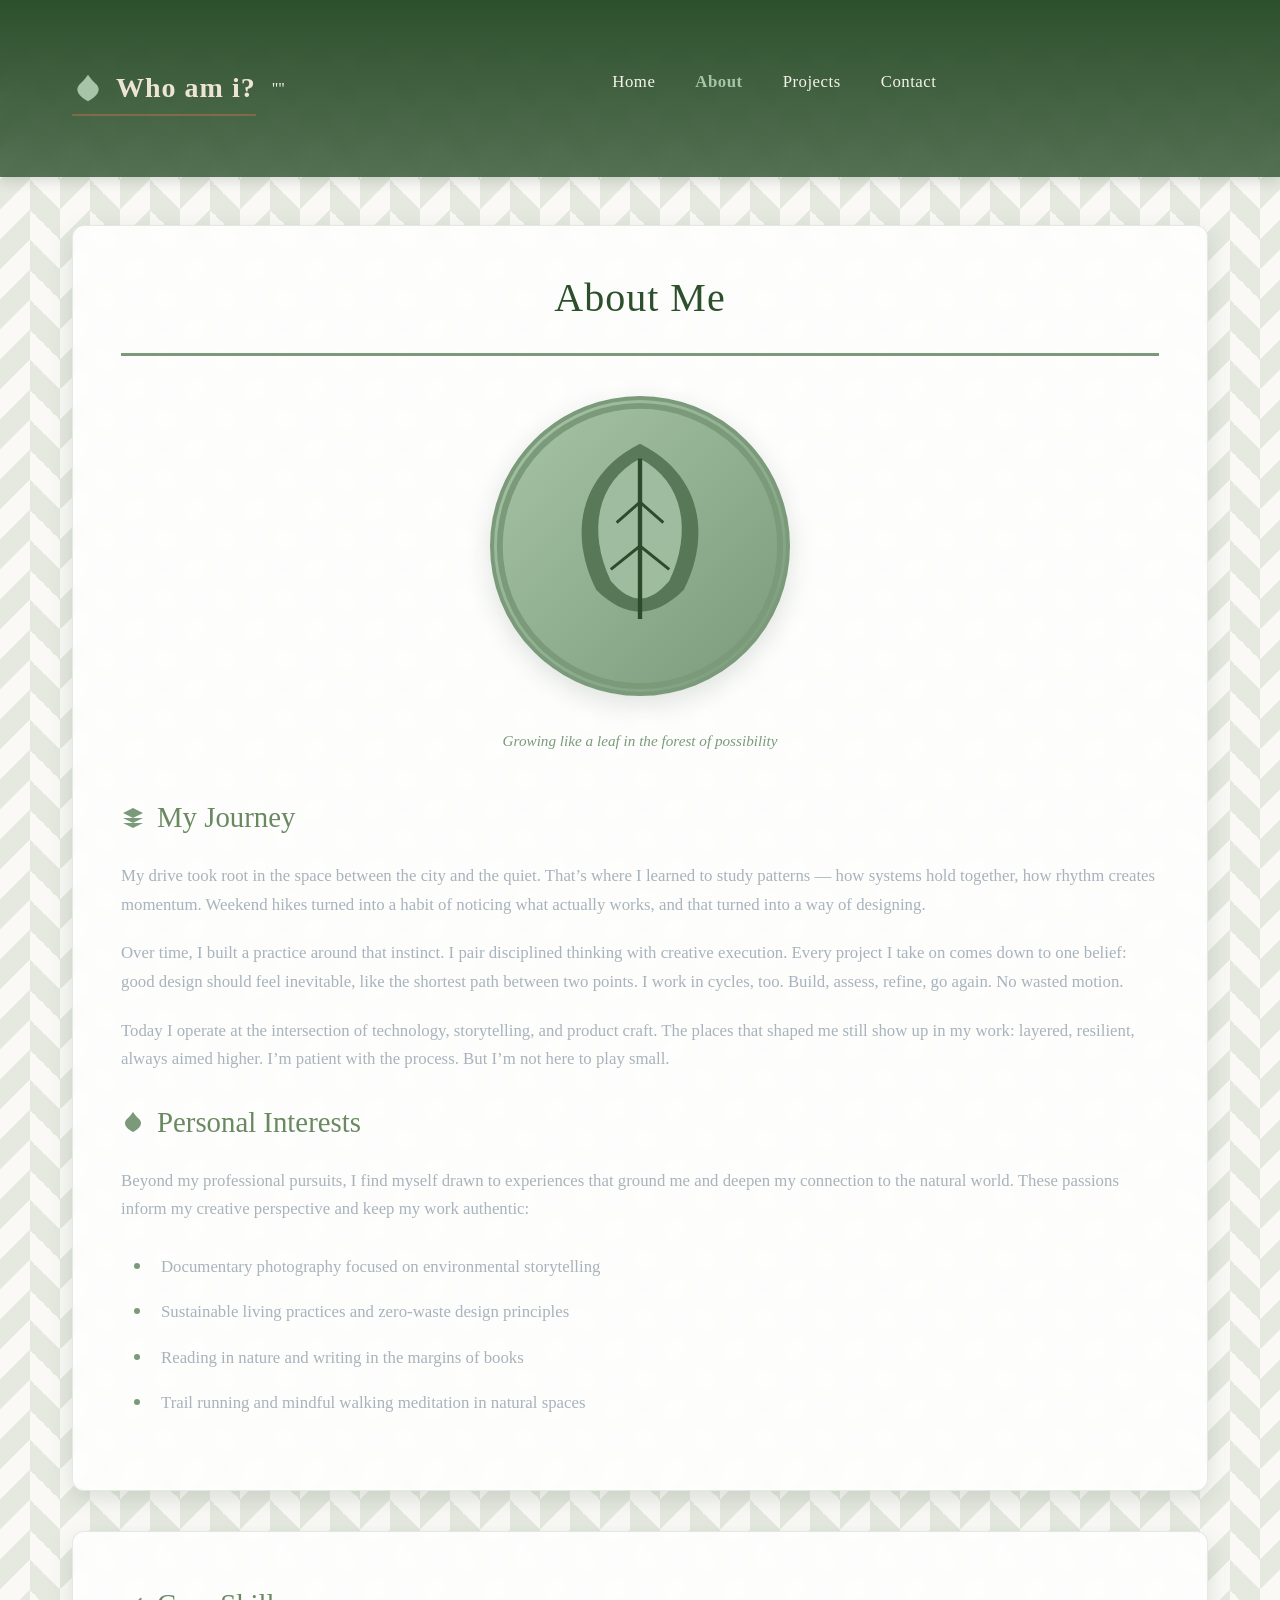
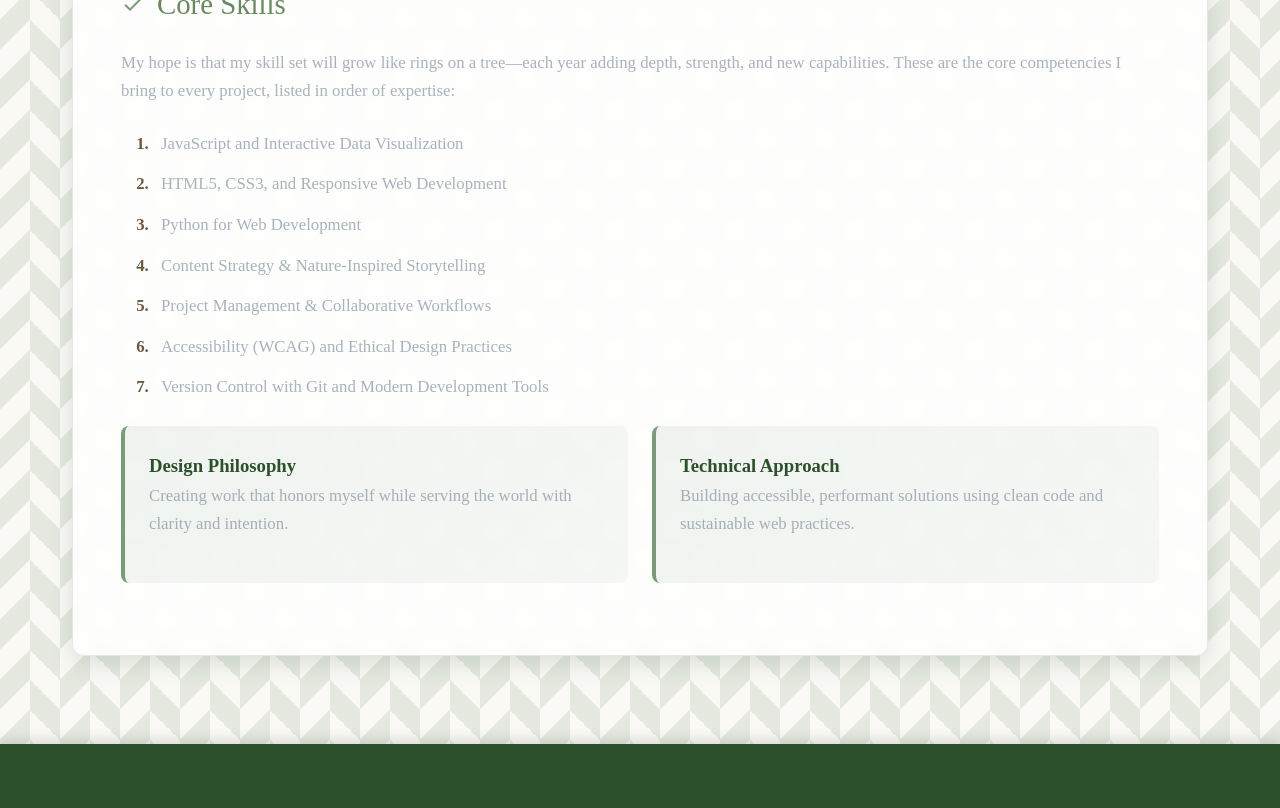
==== commit fd78442b: "screenshots added" ====
--- a/about.html
+++ b/about.html
@@ -19,9 +19,9 @@
                     <path d="M12 2C10 5 8 7 6 9C5 10 4 11.5 4 13C4 16 6.5 19 12 22C17.5 19 20 16 20 13C20 11.5 19 10 18 9C16 7 14 5 12 2Z"/>
                 </svg>
                 Who am i?
-            </div>
+            </div>""
             <nav>
-                <ul>
+                <ul class = "nav-logo">
                     <li><a href="index.html">Home</a></li>
                     <li><a href="about.html" class="active">About</a></li>
                     <li><a href="projects.html">Projects</a></li>
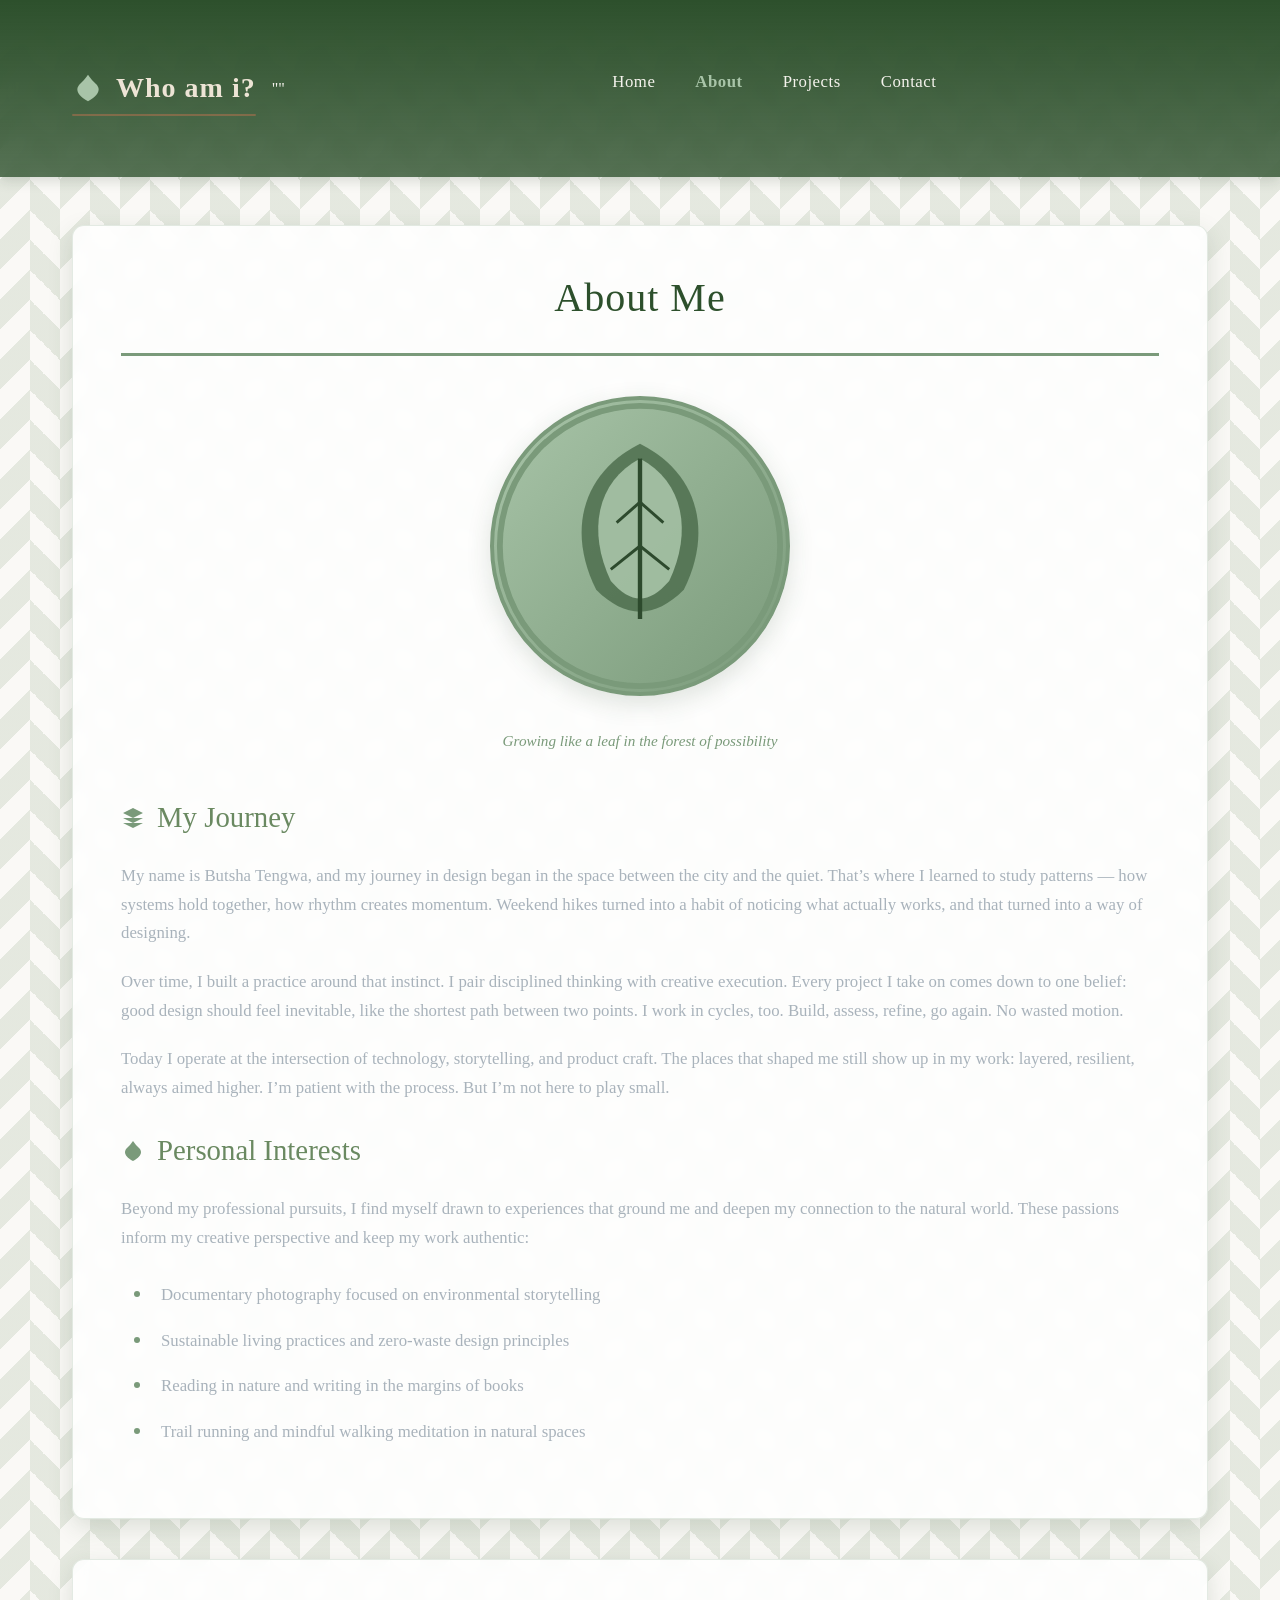
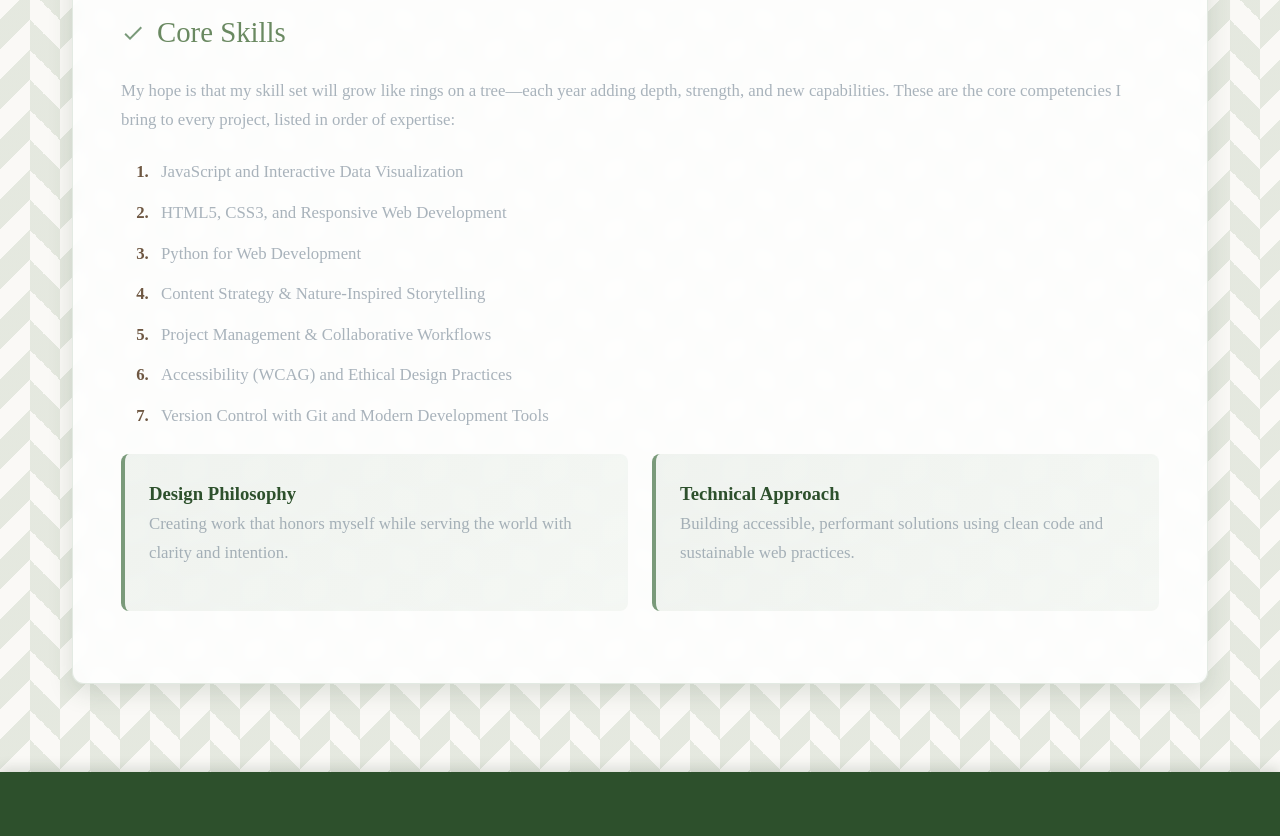
==== commit 36fff69e: "final changes" ====
--- a/about.html
+++ b/about.html
@@ -59,7 +59,7 @@
                     My Journey
                 </h2>
                 <p>
-                    My drive took root in the space between the city and the quiet.
+                    My name is Butsha Tengwa, and my journey in design began in the space between the city and the quiet.
                 That’s where I learned to study patterns — how systems hold together, how rhythm creates momentum. Weekend hikes turned into a habit of noticing what actually works, and that turned into a way of designing.
                 </p>
                 <p>
@@ -67,6 +67,7 @@
                 </p>
                 <p>
                     Today I operate at the intersection of technology, storytelling, and product craft. The places that shaped me still show up in my work: layered, resilient, always aimed higher. I’m patient with the process. But I’m not here to play small.
+                </p>
             </article>
 
             <article>
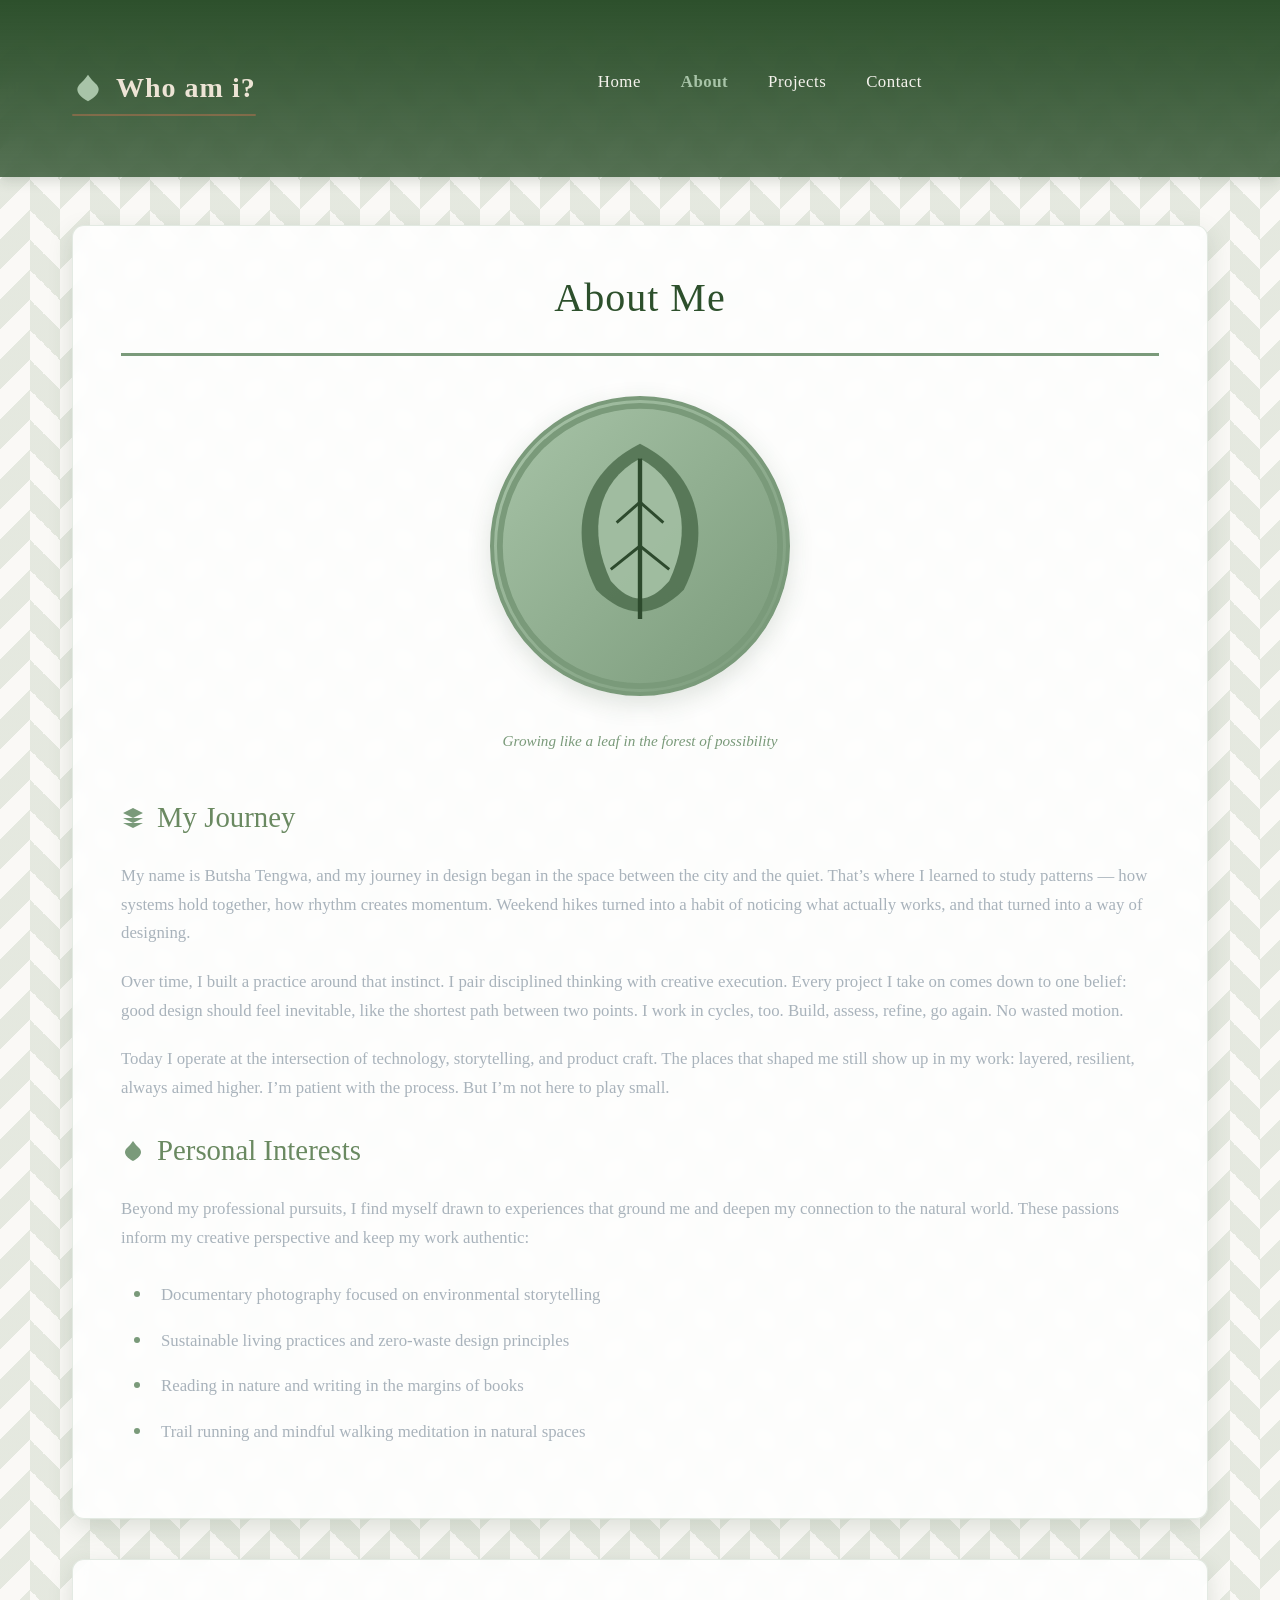
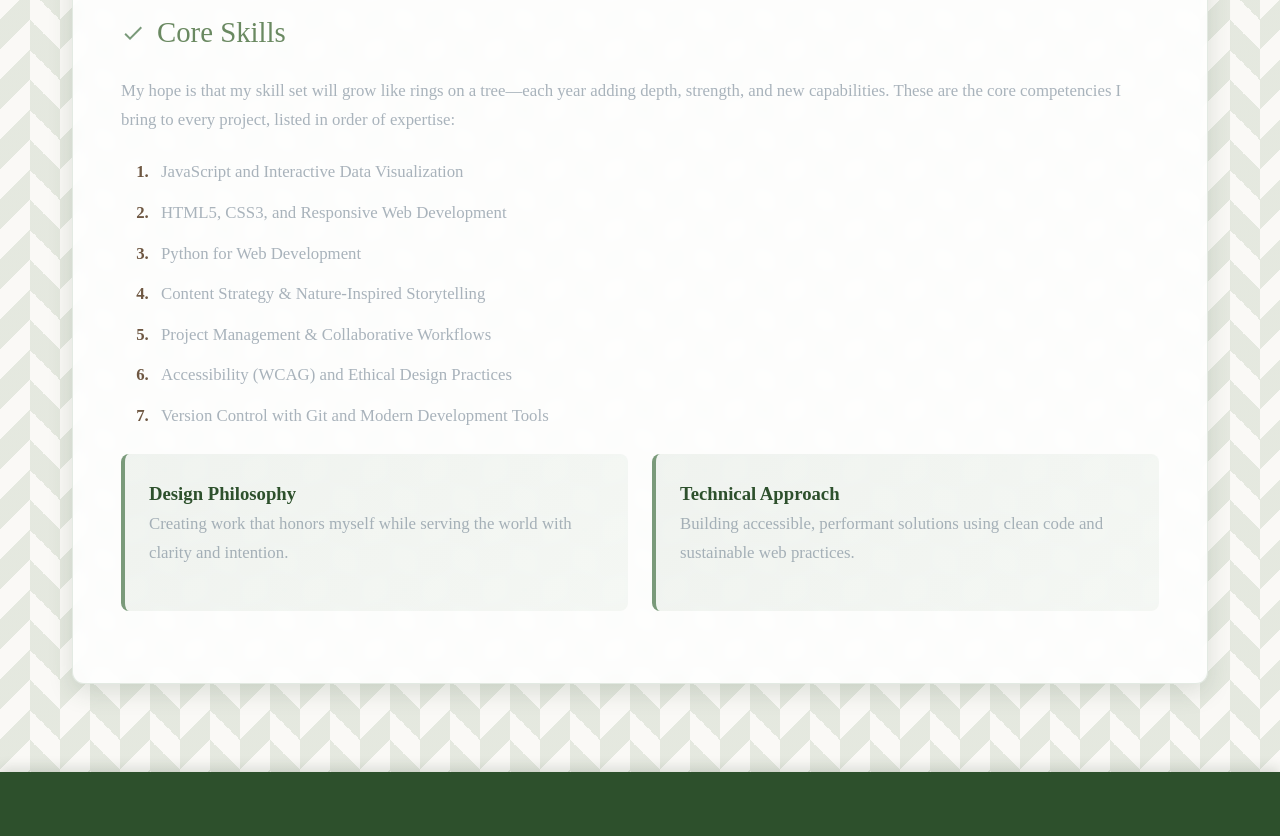
==== commit a07d3427: "final changes" ====
--- a/about.html
+++ b/about.html
@@ -19,7 +19,7 @@
                     <path d="M12 2C10 5 8 7 6 9C5 10 4 11.5 4 13C4 16 6.5 19 12 22C17.5 19 20 16 20 13C20 11.5 19 10 18 9C16 7 14 5 12 2Z"/>
                 </svg>
                 Who am i?
-            </div>""
+            </div>
             <nav>
                 <ul class = "nav-logo">
                     <li><a href="index.html">Home</a></li>
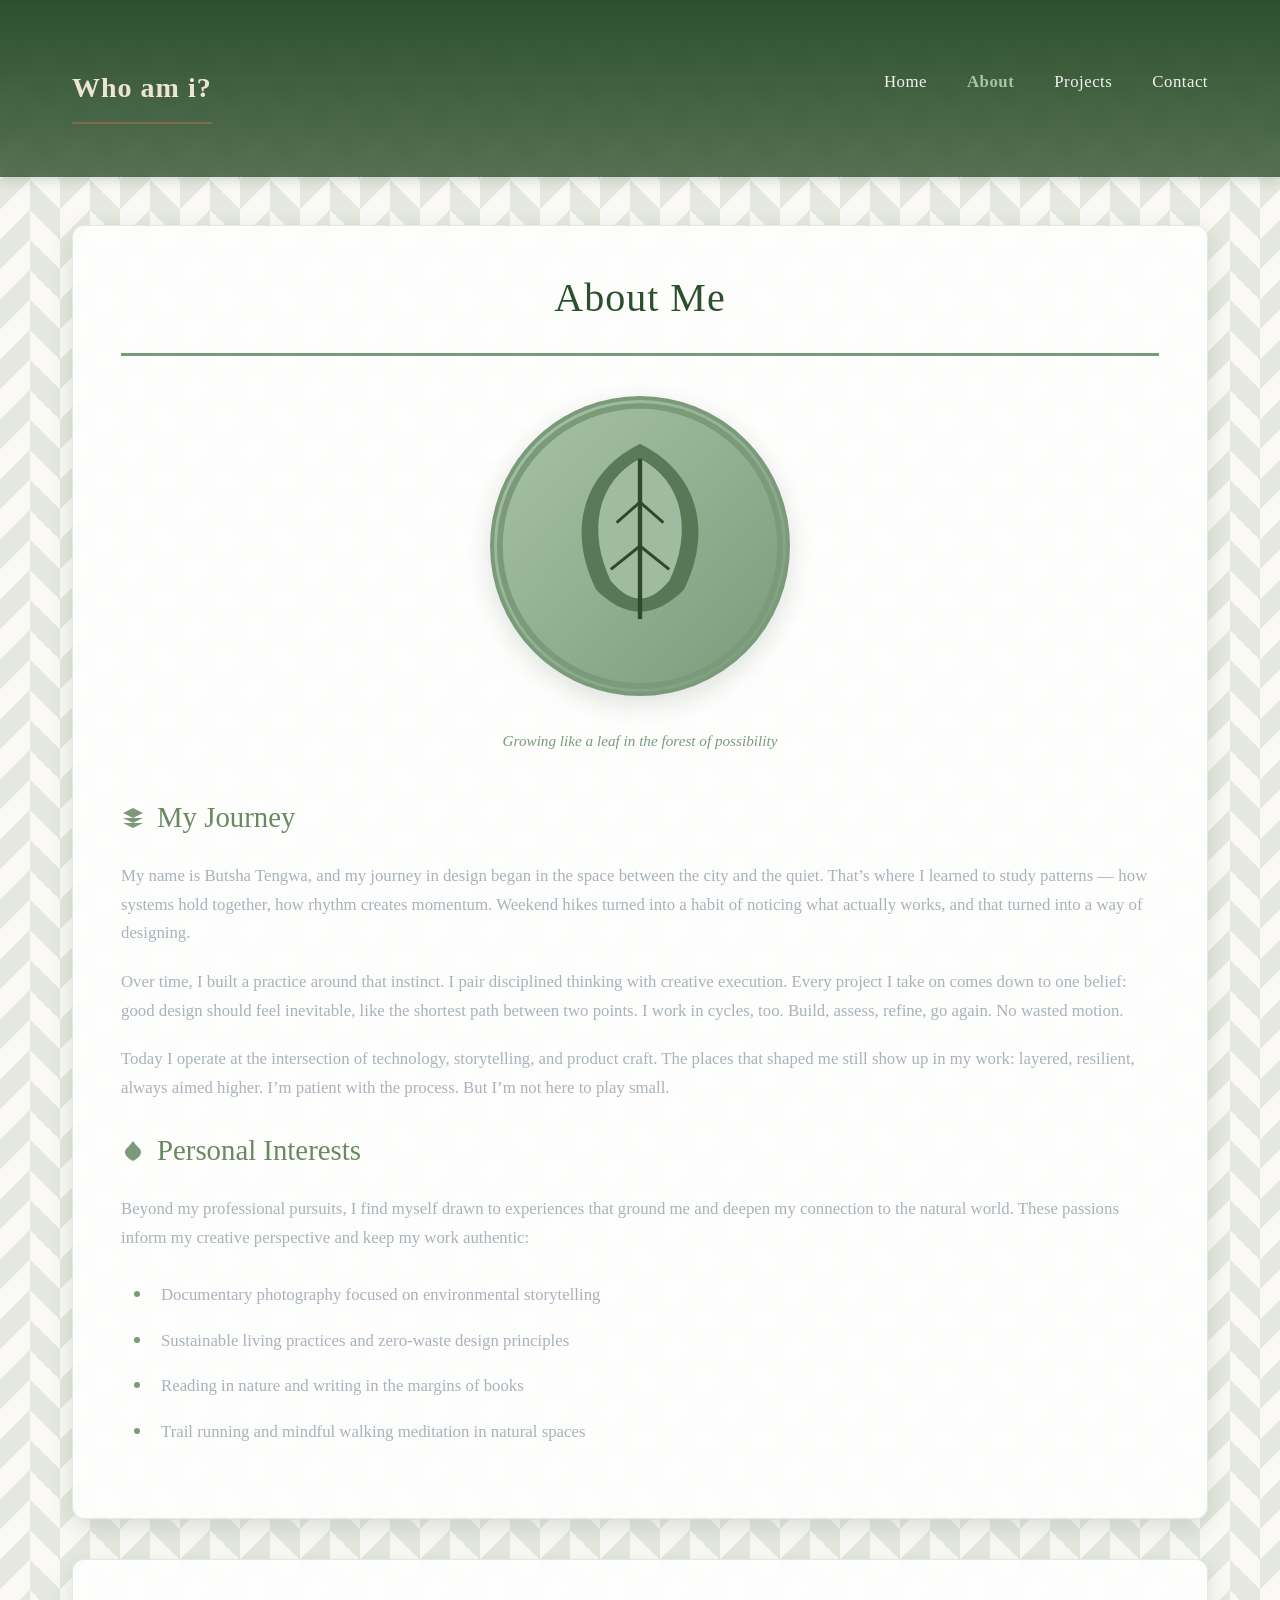
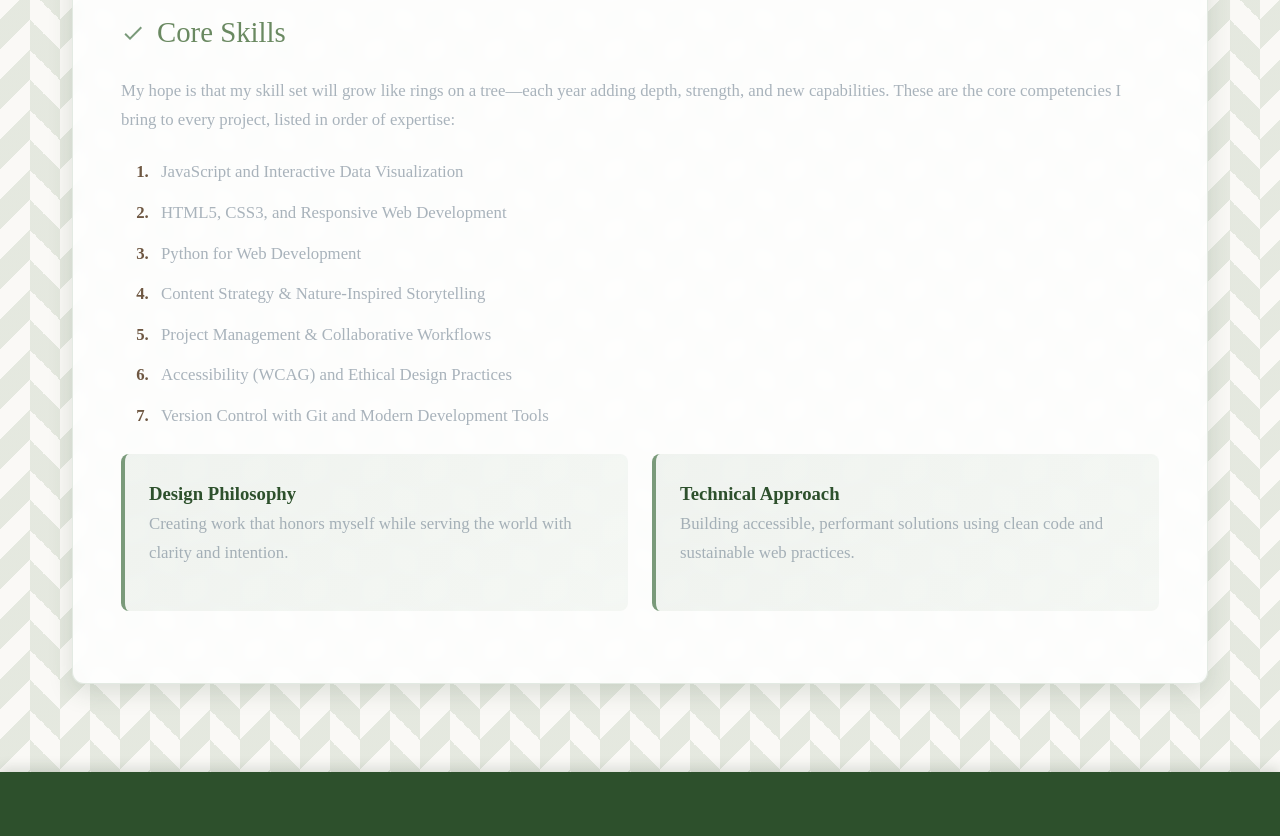
==== commit b35924d9: "final changes" ====
--- a/about.html
+++ b/about.html
@@ -13,14 +13,8 @@
 
  <!-- Header Section with Navigation -->
     <header>
-        <div class="header-container">
-            <div class="logo">
-                <svg viewBox="0 0 24 24" xmlns="http://www.w3.org/2000/svg">
-                    <path d="M12 2C10 5 8 7 6 9C5 10 4 11.5 4 13C4 16 6.5 19 12 22C17.5 19 20 16 20 13C20 11.5 19 10 18 9C16 7 14 5 12 2Z"/>
-                </svg>
-                Who am i?
-            </div>
             <nav>
+                <a href="./about.html" class="logo">Who am i?</a>
                 <ul class = "nav-logo">
                     <li><a href="index.html">Home</a></li>
                     <li><a href="about.html" class="active">About</a></li>
--- a/style.css
+++ b/style.css
@@ -3,1279 +3,1339 @@
         moss green: #7A8450, river stone: #8C8C7D, bark brown: #6E5C4B, 
         morning mist: #D8D5CE, clay: #A66E4B
       */
-      :root {
-        --moss-green: 122, 132, 80;
-        --river-stone: 140, 140, 125;
-        --bark-brown: 110, 92, 75;
-        --morning-mist: 216, 213, 206;
-        --clay: 166, 110, 75;
-        --font-serif: 'Georgia', 'Times New Roman', serif;
-        --font-sans: 'Helvetica Neue', Arial, sans-serif;
-      }
-
-      * {
-        margin: 0;
-        padding: 0;
-        box-sizing: border-box;
-      }
-
-      body {
-        font-family: var(--font-sans);
-        line-height: 1.7;
-        color: rgba(var(--bark-brown), 0.9);
-        background-color: rgba(var(--morning-mist), 1);
-        /* Subtle aged paper texture using layered CSS gradients */
-        background-image: 
-          radial-gradient(rgba(var(--river-stone), 0.08) 1px, transparent 1px),
-          radial-gradient(rgba(var(--bark-brown), 0.06) 1px, transparent 1px),
-          linear-gradient(135deg, rgba(var(--morning-mist), 1) 0%, rgba(var(--river-stone), 0.15) 100%);
-        background-size: 40px 40px, 20px 20px, 100% 100%;
-        background-position: 0 0, 10px 10px, 0 0;
-        min-height: 100vh;
-        display: flex;
-        flex-direction: column;
-      }
-
-      /* Header and Navigation */
-      header {
-        background: rgba(var(--moss-green), 0.85);
-        backdrop-filter: blur(8px);
-        border-bottom: 2px solid rgba(var(--bark-brown), 0.2);
-        position: sticky;
-        top: 0;
-        z-index: 100;
-        box-shadow: 0 4px 20px rgba(var(--bark-brown), 0.1);
-      }
-
-      nav {
-        max-width: 1200px;
-        margin: 0 auto;
-        padding: 1.5rem 2rem;
-        display: flex;
-        justify-content: space-between;
-        align-items: center;
-        flex-wrap: wrap;
-        gap: 1rem;
-      }
-
-      .logo {
-        font-family: var(--font-serif);
-        font-size: 1.5rem;
-        color: rgba(var(--morning-mist), 1);
-        text-decoration: none;
-        letter-spacing: 1px;
-        position: relative;
-      }
-
-      .logo::after {
-        content: '';
-        position: absolute;
-        bottom: -4px;
-        left: 0;
-        width: 100%;
-        height: 2px;
-        background: rgba(var(--clay), 0.6);
-        border-radius: 100px;
-      }
-
-      nav ul {
-        list-style: none;
-        display: flex;
-        gap: 2rem;
-        flex-wrap: wrap;
-      }
-
-      nav a {
-        color: rgba(var(--morning-mist), 0.95);
-        text-decoration: none;
-        font-weight: 400;
-        letter-spacing: 0.5px;
-        transition: all 0.3s ease;
-        padding: 0.5rem 0;
-        position: relative;
-      }
-
-      nav a::before {
-        content: '';
-        position: absolute;
-        bottom: 0;
-        left: 50%;
-        transform: translateX(-50%) scaleX(0);
-        width: 100%;
-        height: 1px;
-        background: rgba(var(--clay), 1);
-        transition: transform 0.3s ease;
-      }
-
-      nav a:hover::before,
-      nav a:focus::before {
-        transform: translateX(-50%) scaleX(1);
-      }
-
-      nav a:hover,
-      nav a:focus {
-        color: rgba(255, 255, 255, 1);
-      }
-
-      /* Main Content */
-      main {
-        flex: 1;
-        max-width: 1200px;
-        width: 100%;
-        margin: 0 auto;
-        padding: 4rem 2rem;
-      }
-
-      .hero {
-        display: grid;
-        grid-template-columns: 1fr 1fr;
-        gap: 3rem;
-        align-items: center;
-        margin-bottom: 4rem;
-      }
-
-      .hero-content {
-        background: rgba(255, 255, 255, 0.4);
-        padding: 3rem;
-        border-radius: 0 80px 0 80px;
-        border: 1px solid rgba(var(--river-stone), 0.2);
-        box-shadow: 
-          0 10px 40px rgba(var(--bark-brown), 0.08),
-          inset 0 1px 0 rgba(255, 255, 255, 0.6);
-        backdrop-filter: blur(10px);
-        position: relative;
-        overflow: hidden;
-      }
-
-      /* Organic shape overlay for aged effect */
-      .hero-content::before {
-        content: '';
-        position: absolute;
-        top: -50%;
-        right: -50%;
-        width: 200%;
-        height: 200%;
-        background: radial-gradient(circle, rgba(var(--clay), 0.04) 0%, transparent 70%);
-        pointer-events: none;
-      }
-
-      h1 {
-        font-family: var(--font-serif);
-        font-size: clamp(2rem, 5vw, 3.5rem);
-        color: rgba(var(--bark-brown), 1);
-        margin-bottom: 1.5rem;
-        line-height: 1.2;
-        font-weight: 400;
-        position: relative;
-      }
-
-      h1::after {
-        content: '';
-        display: block;
-        width: 80px;
-        height: 3px;
-        background: linear-gradient(90deg, rgba(var(--moss-green), 0.8), rgba(var(--clay), 0.6));
-        margin-top: 1rem;
-        border-radius: 100px;
-      }
-
-      .hero p {
-        font-size: 1.125rem;
-        color: rgba(var(--bark-brown), 0.8);
-        margin-bottom: 2rem;
-        position: relative;
-      }
-
-      .cta-button {
-        display: inline-block;
-        padding: 1rem 2.5rem;
-        background: rgba(var(--moss-green), 0.9);
-        color: rgba(var(--morning-mist), 1);
-        text-decoration: none;
-        border-radius: 50px;
-        transition: all 0.4s ease;
-        border: 2px solid rgba(var(--moss-green), 1);
-        font-weight: 500;
-        letter-spacing: 0.5px;
-        box-shadow: 0 4px 15px rgba(var(--moss-green), 0.3);
-      }
-
-      .cta-button:hover,
-      .cta-button:focus {
-        background: rgba(var(--clay), 0.9);
-        border-color: rgba(var(--clay), 1);
-        transform: translateY(-2px);
-        box-shadow: 0 6px 25px rgba(var(--clay), 0.4);
-      }
-
-
-      .hero-photo {
-        width: 500px;
-        height: 500px;
-        border-radius: 60%;
-        filter: drop-shadow(0 20px 40px rgba(var(--bark-brown), 0.15));
-        animation: float 6s ease-in-out infinite;
-        border: 6px solid
-        }
-
-     .hero-photo:hover {
-        animation-play-state: paused;
-        transform: translateY(-10px);
-        box-shadow: 0 12px 30px rgba(var(--bark-brown), 0.2);
-      }
-
-      .hero-photo img{ 
-        width: 100%;
-        height: 100%;
-        object-fit: cover;
-        border-radius: 60%;
-
-      }
-
-      @keyframes float {
-        0%, 100% { transform: translateY(0px); }
-        50% { transform: translateY(-15px); }
-      }
-
-      /* Footer */
-      footer {
-        background: rgba(var(--bark-brown), 0.9);
-        color: rgba(var(--morning-mist), 0.8);
-        padding: 2.5rem 2rem;
-        text-align: center;
-        margin-top: auto;
-        border-top: 3px solid rgba(var(--moss-green), 0.5);
-      }
-
-      footer p {
-        font-size: 0.95rem;
-        letter-spacing: 0.5px;
-      }
-
-      /* Responsive Design */
-      @media (max-width: 768px) {
-        nav {
-          padding: 1rem 1.5rem;
-        }
-
-        nav ul {
-          gap: 1rem;
-        }
-
-        .hero {
-          grid-template-columns: 1fr;
-          gap: 2rem;
-        }
-
-        .hero-content {
-          padding: 2rem;
-          border-radius: 0 40px 0 40px;
-        }
-
-        main {
-          padding: 2rem 1.5rem;
-        }
-
-        h1 {
-          font-size: 2rem;
-        }
-      }
-
-      @media (max-width: 480px) {
-        nav {
-          flex-direction: column;
-          text-align: center;
-        }
-
-        nav ul {
-          justify-content: center;
-        }
-      }
-
-             /* about.html - Retrospective Nature-Themed Portfolio */
-        :root {
-            --forest-green: #2d4a2d;
-            --sage-green: #7a9a7a;
-            --moss-green: #4a6b4a;
-            --earth-brown: #6b4423;
-            --bark-brown: #3d2817;
-            --leaf-light: #a8c4a8;
-            --stone-gray: #5a5a5a;
-            --cream: #f5f3ed;
-            --shadow: rgba(45, 74, 45, 0.15);
-        }
-
-        * {
-            margin: 0;
-            padding: 0;
-            box-sizing: border-box;
-        }
-
-        body {
-            font-family: 'Georgia', 'Times New Roman', serif;
-            line-height: 1.7;
-            color: var(--bark-brown);
-            background: linear-gradient(180deg, var(--cream) 0%, #e8e4d8 100%);
-            background-attachment: fixed;
-            min-height: 100vh;
-        }
-
-        /* Header & Navigation */
-        header {
-            background: linear-gradient(135deg, var(--forest-green) 0%, var(--moss-green) 100%);
-            color: var(--cream);
-            padding: 1.5rem 0;
-            box-shadow: 0 4px 12px var(--shadow);
-            position: sticky;
-            top: 0;
-            z-index: 100;
-        }
-
-        .header-container {
-            max-width: 1200px;
-            margin: 0 auto;
-            padding: 0 2rem;
-            display: flex;
-            justify-content: space-between;
-            align-items: center;
-            flex-wrap: wrap;
-            gap: 1rem;
-        }
-
-        .logo {
-            font-size: 1.8rem;
-            font-weight: 300;
-            letter-spacing: 2px;
-            display: flex;
-            align-items: center;
-            gap: 0.75rem;
-        }
-
-        .logo svg {
-            width: 32px;
-            height: 32px;
-            fill: var(--leaf-light);
-        }
-
-        nav ul {
-            list-style: none;
-            display: flex;
-            gap: 2rem;
-            flex-wrap: wrap;
-        }
-
-        nav a {
-            color: var(--cream);
-            text-decoration: none;
-            font-size: 1.05rem;
-            transition: all 0.3s ease;
-            padding: 0.5rem 0;
-            position: relative;
-        }
-
-        nav a::after {
-            content: '';
-            position: absolute;
-            bottom: 0;
-            left: 0;
-            width: 0;
-            height: 2px;
-            background: var(--leaf-light);
-            transition: width 0.3s ease;
-        }
-
-        nav a:hover::after,
-        nav a:focus::after {
-            width: 100%;
-        }
-
-        nav a:hover,
-        nav a:focus {
-            color: var(--leaf-light);
-        }
-
-        nav a.active {
-            color: var(--leaf-light);
-            font-weight: 600;
-        }
-
-        /* Main Content */
-        main {
-            max-width: 1000px;
-            margin: 3rem auto;
-            padding: 0 2rem;
-        }
-
-        section {
-            background: rgba(255, 255, 255, 0.85);
-            backdrop-filter: blur(10px);
-            padding: 3rem;
-            margin-bottom: 2.5rem;
-            border-radius: 12px;
-            box-shadow: 0 8px 24px var(--shadow);
-            border: 1px solid rgba(122, 154, 122, 0.2);
-            transition: transform 0.3s ease, box-shadow 0.3s ease;
-        }
-
-        section:hover {
-            transform: translateY(-4px);
-            box-shadow: 0 12px 32px var(--shadow);
-        }
-
-        h1 {
-            font-size: 2.5rem;
-            color: var(--forest-green);
-            margin-bottom: 1.5rem;
-            font-weight: 400;
-            letter-spacing: 1px;
-            border-bottom: 3px solid var(--sage-green);
-            padding-bottom: 0.75rem;
-        }
-
-        h2 {
-            font-size: 1.8rem;
-            color: var(--moss-green);
-            margin-bottom: 1.25rem;
-            margin-top: 2rem;
-            font-weight: 400;
-            display: flex;
-            align-items: center;
-            gap: 0.75rem;
-        }
-
-        h2:first-child {
-            margin-top: 0;
-        }
-
-        .section-icon {
-            width: 24px;
-            height: 24px;
-            fill: var(--sage-green);
-        }
-
-        p {
-            margin-bottom: 1.25rem;
-            color: var(--stone-gray);
-            font-size: 1.05rem;
-        }
-
-        article {
-            margin-bottom: 1.5rem;
-        }
-
-        /* Lists */
-        ul, ol {
-            margin: 1.5rem 0 1.5rem 2rem;
-            color: var(--stone-gray);
-        }
-
-        ul li, ol li {
-            margin-bottom: 0.75rem;
-            font-size: 1.05rem;
-            padding-left: 0.5rem;
-        }
-
-        ul li::marker {
-            color: var(--sage-green);
-            font-size: 1.2em;
-        }
-
-        ol li::marker {
-            color: var(--earth-brown);
-            font-weight: 600;
-        }
-
-        /* Image */
-        .about-image {
-            width: 100%;
-            max-width: 300px;
-            height: auto;
-            border-radius: 50%;
-            border: 4px solid var(--sage-green);
-            box-shadow: 0 8px 24px var(--shadow);
-            margin: 2rem auto;
-            display: block;
-            background: linear-gradient(135deg, var(--leaf-light) 0%, var(--sage-green) 100%);
-        }
-
-        .image-container {
-            text-align: center;
-            margin: 2.5rem 0;
-        }
-
-        .image-caption {
-            margin-top: 1rem;
-            font-style: italic;
-            color: var(--sage-green);
-            font-size: 0.95rem;
-        }
-
-        /* Skills Section */
-        .skills-grid {
-            display: grid;
-            grid-template-columns: repeat(auto-fit, minmax(250px, 1fr));
-            gap: 1.5rem;
-            margin-top: 1.5rem;
-        }
-
-        .skill-card {
-            background: linear-gradient(135deg, rgba(122, 154, 122, 0.1) 0%, rgba(168, 196, 168, 0.1) 100%);
-            padding: 1.5rem;
-            border-radius: 8px;
-            border-left: 4px solid var(--sage-green);
-        }
-
-        /* Footer */
-        footer {
-            background: linear-gradient(135deg, var(--bark-brown) 0%, var(--earth-brown) 100%);
-            color: var(--cream);
-            text-align: center;
-            padding: 2.5rem 2rem;
-            margin-top: 4rem;
-            box-shadow: 0 -4px 12px var(--shadow);
-        }
-
-        footer p {
-            color: var(--cream);
-            margin-bottom: 0.5rem;
-            font-size: 0.95rem;
-        }
-
-        .footer-tagline {
-            font-style: italic;
-            opacity: 0.9;
-            margin-top: 0.75rem;
-        }
-
-        /* Responsive Design */
-        @media (max-width: 768px) {
-            .header-container {
-                flex-direction: column;
-                text-align: center;
-            }
-
-            nav ul {
-                justify-content: center;
-                gap: 1.25rem;
-            }
-
-            h1 {
-                font-size: 2rem;
-            }
-
-            h2 {
-                font-size: 1.5rem;
-            }
-
-            section {
-                padding: 2rem 1.5rem;
-            }
-
-            main {
-                padding: 0 1rem;
-                margin: 2rem auto;
-            }
-
-            .about-image {
-                max-width: 250px;
-            }
-        }
-
-        @media (max-width: 480px) {
-            .logo {
-                font-size: 1.5rem;
-            }
-
-            nav ul {
-                gap: 1rem;
-                font-size: 0.95rem;
-            }
-
-            h1 {
-                font-size: 1.75rem;
-            }
-
-            section {
-                padding: 1.5rem 1.25rem;
-            }
-        }
-
-        /* Nature Color Palette with Opacity */
-        :root {
-            --forest-green: rgba(34, 139, 34, 0.9);
-            --moss-green: rgba(85, 107, 47, 0.8);
-            --earth-brown: rgba(101, 67, 33, 0.85);
-            --sky-blue: rgba(135, 206, 235, 0.7);
-            --sunset-orange: rgba(255, 140, 0, 0.75);
-            --leaf-green: rgba(60, 179, 113, 0.85);
-            --bark-dark: rgba(62, 39, 35, 0.9);
-            --cloud-white: rgba(248, 249, 250, 0.95);
-            --stone-gray: rgba(112, 128, 144, 0.6);
-        }
-
-        * {
-            margin: 0;
-            padding: 0;
-            box-sizing: border-box;
-        }
-
-        body {
-            font-family: 'Georgia', 'Times New Roman', serif;
-            line-height: 1.6;
-            color: var(--bark-dark);
-            background: linear-gradient(135deg, var(--cloud-white) 0%, rgba(220, 237, 200, 0.4) 100%);
-            min-height: 100vh;
-        }
-
-        /* Header Styles */
-        header {
-            background: var(--forest-green);
-            box-shadow: 0 2px 10px var(--stone-gray);
-            position: sticky;
-            top: 0;
-            z-index: 100;
-        }
-
-        nav {
-            max-width: 1200px;
-            margin: 0 auto;
-            padding: 1.2rem 2rem;
-            display: flex;
-            justify-content: space-between;
-            align-items: center;
-            flex-wrap: wrap;
-        }
-
-        .logo {
-            font-size: 1.5rem;
-            font-weight: bold;
-            color: var(--cloud-white);
-            text-decoration: none;
-            letter-spacing: 1px;
-        }
-
-        .nav-links {
-            display: flex;
-            list-style: none;
-            gap: 2rem;
-        }
-
-        .nav-links a {
-            color: var(--cloud-white);
-            text-decoration: none;
-            font-size: 1rem;
-            transition: all 0.3s ease;
-            padding: 0.5rem 1rem;
-            border-radius: 4px;
-        }
-
-        .nav-links a:hover,
-        .nav-links a:focus,
-        .nav-links a.active {
-            background: var(--moss-green);
-            transform: translateY(-2px);
-        }
-
-        /* Main Content */
-        main {
-            max-width: 1200px;
-            margin: 0 auto;
-            padding: 3rem 2rem;
-        }
-
-        h1 {
-            font-size: 2.5rem;
-            color: var(--forest-green);
-            margin-bottom: 0.5rem;
-            text-align: center;
-        }
-
-        .subtitle {
-            text-align: center;
-            color: var(--moss-green);
-            font-style: italic;
-            margin-bottom: 3rem;
-            font-size: 1.1rem;
-        }
-
-        /* Projects Section */
-        .projects-section {
-            margin-bottom: 4rem;
-        }
-
-        .section-heading {
-            font-size: 2rem;
-            color: var(--earth-brown);
-            margin-bottom: 2rem;
-            padding-bottom: 0.5rem;
-            border-bottom: 3px solid var(--leaf-green);
-        }
-
-        .projects-grid {
-            display: grid;
-            grid-template-columns: repeat(auto-fit, minmax(300px, 1fr));
-            gap: 2rem;
-            margin-top: 2rem;
-        }
-
-        /* Project Cards */
-        .project-card {
-            background: var(--cloud-white);
-            border: 2px solid var(--stone-gray);
-            border-radius: 12px;
-            padding: 2rem;
-            box-shadow: 0 4px 15px rgba(62, 39, 35, 0.1);
-            transition: all 0.3s ease;
-            display: flex;
-            flex-direction: column;
-        }
-
-        .project-card:hover {
-            transform: translateY(-8px);
-            box-shadow: 0 8px 25px rgba(62, 39, 35, 0.2);
-            border-color: var(--leaf-green);
-        }
-
-        .project-icon {
-            width: 60px;
-            height: 60px;
-            margin-bottom: 1.5rem;
-            padding: 12px;
-            background: var(--sky-blue);
-            border-radius: 50%;
-        }
-
-        .project-card h3 {
-            font-size: 1.5rem;
-            color: var(--forest-green);
-            margin-bottom: 1rem;
-        }
-
-        .project-card p {
-            color: var(--bark-dark);
-            margin-bottom: 1.5rem;
-            flex-grow: 1;
-            line-height: 1.7;
-        }
-
-        .project-link {
-            display: inline-block;
-            color: var(--cloud-white);
-            background: var(--leaf-green);
-            padding: 0.7rem 1.5rem;
-            text-decoration: none;
-            border-radius: 6px;
-            font-weight: 600;
-            transition: all 0.3s ease;
-            text-align: center;
-        }
-
-        .project-link:hover,
-        .project-link:focus {
-            background: var(--forest-green);
-            transform: scale(1.05);
-        }
-
-        /* Education Section */
-        .education-section {
-            margin-top: 4rem;
-        }
-
-        .table-container {
-            overflow-x: auto;
-            background: var(--cloud-white);
-            border-radius: 12px;
-            box-shadow: 0 4px 15px rgba(62, 39, 35, 0.1);
-            margin-top: 2rem;
-        }
-
-        table {
-            width: 100%;
-            border-collapse: collapse;
-            min-width: 600px;
-        }
-
-        thead {
-            background: var(--forest-green);
-            color: var(--cloud-white);
-        }
-
-        th {
-            padding: 1.2rem 1rem;
-            text-align: left;
-            font-weight: 600;
-            letter-spacing: 0.5px;
-        }
-
-        td {
-            padding: 1rem;
-            border-bottom: 1px solid var(--stone-gray);
-        }
-
-        tbody tr {
-            transition: background 0.2s ease;
-        }
-
-        tbody tr:hover {
-            background: rgba(135, 206, 235, 0.2);
-        }
-
-        tbody tr:last-child td {
-            border-bottom: none;
-        }
-
-        .year-cell {
-            font-weight: 600;
-            color: var(--earth-brown);
-        }
-
-        /* Footer */
-        footer {
-            background: var(--bark-dark);
-            color: var(--cloud-white);
-            text-align: center;
-            padding: 2rem;
-            margin-top: 4rem;
-        }
-
-        footer p {
-            margin: 0.5rem 0;
-        }
-
-        /* Mobile Responsiveness */
-        @media (max-width: 768px) {
-            nav {
-                flex-direction: column;
-                gap: 1rem;
-            }
-
-            .nav-links {
-                gap: 1rem;
-                flex-wrap: wrap;
-                justify-content: center;
-            }
-
-            h1 {
-                font-size: 2rem;
-            }
-
-            .section-heading {
-                font-size: 1.6rem;
-            }
-
-            main {
-                padding: 2rem 1rem;
-            }
-
-            .projects-grid {
-                grid-template-columns: 1fr;
-                gap: 1.5rem;
-            }
-
-            .project-card {
-                padding: 1.5rem;
-            }
-        }
-
-        @media (max-width: 480px) {
-            .logo {
-                font-size: 1.2rem;
-            }
-
-            .nav-links a {
-                font-size: 0.9rem;
-                padding: 0.4rem 0.8rem;
-            }
-
-            h1 {
-                font-size: 1.75rem;
-            }
-        }
-
-                /* 
+:root {
+  --moss-green: 122, 132, 80;
+  --river-stone: 140, 140, 125;
+  --bark-brown: 110, 92, 75;
+  --morning-mist: 216, 213, 206;
+  --clay: 166, 110, 75;
+  --font-serif: "Georgia", "Times New Roman", serif;
+  --font-sans: "Helvetica Neue", Arial, sans-serif;
+}
+
+* {
+  margin: 0;
+  padding: 0;
+  box-sizing: border-box;
+}
+img, svg, video {
+  max-width: 100%;
+  height: auto;
+}
+
+body {
+  overflow-x: hidden;
+  font-family: var(--font-sans);
+  line-height: 1.7;
+  color: rgba(var(--bark-brown), 0.9);
+  background-color: rgba(var(--morning-mist), 1);
+  /* Subtle aged paper texture using layered CSS gradients */
+  background-image:
+    radial-gradient(rgba(var(--river-stone), 0.08) 1px, transparent 1px),
+    radial-gradient(rgba(var(--bark-brown), 0.06) 1px, transparent 1px),
+    linear-gradient(
+      135deg,
+      rgba(var(--morning-mist), 1) 0%,
+      rgba(var(--river-stone), 0.15) 100%
+    );
+  background-size:
+    40px 40px,
+    20px 20px,
+    100% 100%;
+  background-position:
+    0 0,
+    10px 10px,
+    0 0;
+  min-height: 100vh;
+  display: flex;
+  flex-direction: column;
+}
+
+/* Header and Navigation */
+header {
+  background: rgba(var(--moss-green), 0.85);
+  backdrop-filter: blur(8px);
+  border-bottom: 2px solid rgba(var(--bark-brown), 0.2);
+  position: sticky;
+  top: 0;
+  z-index: 100;
+  box-shadow: 0 4px 20px rgba(var(--bark-brown), 0.1);
+}
+
+nav {
+  max-width: 1200px;
+  margin: 0 auto;
+  padding: 1.5rem 2rem;
+  display: flex;
+  justify-content: space-between;
+  align-items: center;
+  flex-wrap: wrap;
+  gap: 1rem;
+}
+
+.logo {
+  font-family: var(--font-serif);
+  font-size: 1.5rem;
+  color: rgba(var(--morning-mist), 1);
+  text-decoration: none;
+  letter-spacing: 1px;
+  position: relative;
+}
+
+.logo::after {
+  content: "";
+  position: absolute;
+  bottom: -4px;
+  left: 0;
+  width: 100%;
+  height: 2px;
+  background: rgba(var(--clay), 0.6);
+  border-radius: 100px;
+}
+
+nav ul {
+  list-style: none;
+  display: flex;
+  gap: 2rem;
+  flex-wrap: wrap;
+}
+
+nav a {
+  color: rgba(var(--morning-mist), 0.95);
+  text-decoration: none;
+  font-weight: 400;
+  letter-spacing: 0.5px;
+  transition: all 0.3s ease;
+  padding: 0.5rem 0;
+  position: relative;
+}
+
+nav a::before {
+  content: "";
+  position: absolute;
+  bottom: 0;
+  left: 50%;
+  transform: translateX(-50%) scaleX(0);
+  width: 100%;
+  height: 1px;
+  background: rgba(var(--clay), 1);
+  transition: transform 0.3s ease;
+}
+
+nav a:hover::before,
+nav a:focus::before {
+  transform: translateX(-50%) scaleX(1);
+}
+
+nav a:hover,
+nav a:focus {
+  color: rgba(255, 255, 255, 1);
+}
+
+/* Main Content */
+main {
+  flex: 1;
+  max-width: 1200px;
+  width: 100%;
+  margin: 0 auto;
+  padding: 4rem 2rem;
+}
+
+.hero {
+  display: grid;
+  grid-template-columns: 1fr 1fr;
+  gap: 3rem;
+  align-items: center;
+  margin-bottom: 4rem;
+}
+
+.hero-content {
+  background: rgba(255, 255, 255, 0.4);
+  padding: 3rem;
+  border-radius: 0 80px 0 80px;
+  border: 1px solid rgba(var(--river-stone), 0.2);
+  box-shadow:
+    0 10px 40px rgba(var(--bark-brown), 0.08),
+    inset 0 1px 0 rgba(255, 255, 255, 0.6);
+  backdrop-filter: blur(10px);
+  position: relative;
+  overflow: hidden;
+}
+
+/* Organic shape overlay for aged effect */
+.hero-content::before {
+  content: "";
+  position: absolute;
+  top: -50%;
+  right: -50%;
+  width: 200%;
+  height: 200%;
+  background: radial-gradient(
+    circle,
+    rgba(var(--clay), 0.04) 0%,
+    transparent 70%
+  );
+  pointer-events: none;
+}
+
+h1 {
+  font-family: var(--font-serif);
+  font-size: clamp(2rem, 5vw, 3.5rem);
+  color: rgba(var(--bark-brown), 1);
+  margin-bottom: 1.5rem;
+  line-height: 1.2;
+  font-weight: 400;
+  position: relative;
+}
+
+h1::after {
+  content: "";
+  display: block;
+  width: 80px;
+  height: 3px;
+  background: linear-gradient(
+    90deg,
+    rgba(var(--moss-green), 0.8),
+    rgba(var(--clay), 0.6)
+  );
+  margin-top: 1rem;
+  border-radius: 100px;
+}
+
+.hero p {
+  font-size: 1.125rem;
+  color: rgba(var(--bark-brown), 0.8);
+  margin-bottom: 2rem;
+  position: relative;
+}
+
+.cta-button {
+  display: inline-block;
+  padding: 1rem 2.5rem;
+  background: rgba(var(--moss-green), 0.9);
+  color: rgba(var(--morning-mist), 1);
+  text-decoration: none;
+  border-radius: 50px;
+  transition: all 0.4s ease;
+  border: 2px solid rgba(var(--moss-green), 1);
+  font-weight: 500;
+  letter-spacing: 0.5px;
+  box-shadow: 0 4px 15px rgba(var(--moss-green), 0.3);
+}
+
+.cta-button:hover,
+.cta-button:focus {
+  background: rgba(var(--clay), 0.9);
+  border-color: rgba(var(--clay), 1);
+  transform: translateY(-2px);
+  box-shadow: 0 6px 25px rgba(var(--clay), 0.4);
+}
+
+.hero-photo {
+  width: 100%;
+  max-width: 500px;
+  aspect-ratio: 1 / 1; 
+  border-radius: 60%;
+  filter: drop-shadow(0 20px 40px rgba(var(--bark-brown), 0.15));
+  animation: float 6s ease-in-out infinite;
+  border: 6px solid rgba(var(--moss-green), 0.4); 
+  margin: 0 auto; 
+}
+
+.hero-photo:hover {
+  animation-play-state: paused;
+  transform: translateY(-10px);
+  box-shadow: 0 12px 30px rgba(var(--bark-brown), 0.2);
+}
+
+.hero-photo img {
+  width: 100%;
+  height: 100%;
+  object-fit: cover;
+  border-radius: 60%;
+}
+
+@keyframes float {
+  0%,
+  100% {
+    transform: translateY(0px);
+  }
+  50% {
+    transform: translateY(-15px);
+  }
+}
+
+/* Footer */
+footer {
+  background: rgba(var(--bark-brown), 0.9);
+  color: rgba(var(--morning-mist), 0.8);
+  padding: 2.5rem 2rem;
+  text-align: center;
+  margin-top: auto;
+  border-top: 3px solid rgba(var(--moss-green), 0.5);
+}
+
+footer p {
+  font-size: 0.95rem;
+  letter-spacing: 0.5px;
+}
+
+/* Responsive Design */
+@media (max-width: 768px) {
+  nav {
+    padding: 1rem 1.5rem;
+  }
+
+  nav ul {
+    gap: 1rem;
+  }
+
+  .hero {
+    grid-template-columns: 1fr;
+    gap: 2rem;
+  }
+
+  .hero-content {
+    padding: 2rem;
+    border-radius: 0 40px 0 40px;
+  }
+
+  main {
+    padding: 2rem 1.5rem;
+  }
+
+  h1 {
+    font-size: 2rem;
+  }
+}
+
+@media (max-width: 480px) {
+  nav {
+    flex-direction: column;
+    text-align: center;
+  }
+
+  nav ul {
+    justify-content: center;
+  }
+}
+
+/* about.html - Retrospective Nature-Themed Portfolio */
+:root {
+  --forest-green: #2d4a2d;
+  --sage-green: #7a9a7a;
+  --moss-green: #4a6b4a;
+  --earth-brown: #6b4423;
+  --bark-brown: #3d2817;
+  --leaf-light: #a8c4a8;
+  --stone-gray: #5a5a5a;
+  --cream: #f5f3ed;
+  --shadow: rgba(45, 74, 45, 0.15);
+}
+
+* {
+  margin: 0;
+  padding: 0;
+  box-sizing: border-box;
+}
+
+body {
+  font-family: "Georgia", "Times New Roman", serif;
+  line-height: 1.7;
+  color: var(--bark-brown);
+  background: linear-gradient(180deg, var(--cream) 0%, #e8e4d8 100%);
+  background-attachment: fixed;
+  min-height: 100vh;
+}
+
+/* Header & Navigation */
+header {
+  background: linear-gradient(
+    135deg,
+    var(--forest-green) 0%,
+    var(--moss-green) 100%
+  );
+  color: var(--cream);
+  padding: 1.5rem 0;
+  box-shadow: 0 4px 12px var(--shadow);
+  position: sticky;
+  top: 0;
+  z-index: 100;
+}
+
+.logo {
+  font-size: 1.8rem;
+  font-weight: 300;
+  letter-spacing: 2px;
+  display: flex;
+  align-items: center;
+  gap: 0.75rem;
+}
+
+.logo svg {
+  width: 32px;
+  height: 32px;
+  fill: var(--leaf-light);
+}
+
+nav ul {
+  list-style: none;
+  display: flex;
+  gap: 2rem;
+  flex-wrap: wrap;
+}
+
+nav a {
+  color: var(--cream);
+  text-decoration: none;
+  font-size: 1.05rem;
+  transition: all 0.3s ease;
+  padding: 0.5rem 0;
+  position: relative;
+}
+
+nav a::after {
+  content: "";
+  position: absolute;
+  bottom: 0;
+  left: 0;
+  width: 0;
+  height: 2px;
+  background: var(--leaf-light);
+  transition: width 0.3s ease;
+}
+
+nav a:hover::after,
+nav a:focus::after {
+  width: 100%;
+}
+
+nav a:hover,
+nav a:focus {
+  color: var(--leaf-light);
+}
+
+nav a.active {
+  color: var(--leaf-light);
+  font-weight: 600;
+}
+
+/* Main Content */
+main {
+  max-width: 1000px;
+  margin: 3rem auto;
+  padding: 0 2rem;
+}
+
+section {
+  background: rgba(255, 255, 255, 0.85);
+  backdrop-filter: blur(10px);
+  padding: 3rem;
+  margin-bottom: 2.5rem;
+  border-radius: 12px;
+  box-shadow: 0 8px 24px var(--shadow);
+  border: 1px solid rgba(122, 154, 122, 0.2);
+  transition:
+    transform 0.3s ease,
+    box-shadow 0.3s ease;
+}
+
+section:hover {
+  transform: translateY(-4px);
+  box-shadow: 0 12px 32px var(--shadow);
+}
+
+h1 {
+  font-size: 2.5rem;
+  color: var(--forest-green);
+  margin-bottom: 1.5rem;
+  font-weight: 400;
+  letter-spacing: 1px;
+  border-bottom: 3px solid var(--sage-green);
+  padding-bottom: 0.75rem;
+}
+
+h2 {
+  font-size: 1.8rem;
+  color: var(--moss-green);
+  margin-bottom: 1.25rem;
+  margin-top: 2rem;
+  font-weight: 400;
+  display: flex;
+  align-items: center;
+  gap: 0.75rem;
+}
+
+h2:first-child {
+  margin-top: 0;
+}
+
+.section-icon {
+  width: 24px;
+  height: 24px;
+  fill: var(--sage-green);
+}
+
+p {
+  margin-bottom: 1.25rem;
+  color: var(--stone-gray);
+  font-size: 1.05rem;
+}
+
+article {
+  margin-bottom: 1.5rem;
+}
+
+/* Lists */
+ul,
+ol {
+  margin: 1.5rem 0 1.5rem 2rem;
+  color: var(--stone-gray);
+}
+
+ul li,
+ol li {
+  margin-bottom: 0.75rem;
+  font-size: 1.05rem;
+  padding-left: 0.5rem;
+}
+
+ul li::marker {
+  color: var(--sage-green);
+  font-size: 1.2em;
+}
+
+ol li::marker {
+  color: var(--earth-brown);
+  font-weight: 600;
+}
+
+/* Image */
+.about-image {
+  width: 100%;
+  max-width: 300px;
+  height: auto;
+  border-radius: 50%;
+  border: 4px solid var(--sage-green);
+  box-shadow: 0 8px 24px var(--shadow);
+  margin: 2rem auto;
+  display: block;
+  background: linear-gradient(
+    135deg,
+    var(--leaf-light) 0%,
+    var(--sage-green) 100%
+  );
+}
+
+.image-container {
+  text-align: center;
+  margin: 2.5rem 0;
+}
+
+.image-caption {
+  margin-top: 1rem;
+  font-style: italic;
+  color: var(--sage-green);
+  font-size: 0.95rem;
+}
+
+/* Skills Section */
+.skills-grid {
+  display: grid;
+  grid-template-columns: repeat(auto-fit, minmax(250px, 1fr));
+  gap: 1.5rem;
+  margin-top: 1.5rem;
+}
+
+.skill-card {
+  background: linear-gradient(
+    135deg,
+    rgba(122, 154, 122, 0.1) 0%,
+    rgba(168, 196, 168, 0.1) 100%
+  );
+  padding: 1.5rem;
+  border-radius: 8px;
+  border-left: 4px solid var(--sage-green);
+}
+
+/* Footer */
+footer {
+  background: linear-gradient(
+    135deg,
+    var(--bark-brown) 0%,
+    var(--earth-brown) 100%
+  );
+  color: var(--cream);
+  text-align: center;
+  padding: 2.5rem 2rem;
+  margin-top: 4rem;
+  box-shadow: 0 -4px 12px var(--shadow);
+}
+
+footer p {
+  color: var(--cream);
+  margin-bottom: 0.5rem;
+  font-size: 0.95rem;
+}
+
+.footer-tagline {
+  font-style: italic;
+  opacity: 0.9;
+  margin-top: 0.75rem;
+}
+
+/* Responsive Design */
+@media (max-width: 768px) {
+  .header-container {
+    flex-direction: column;
+    text-align: center;
+  }
+
+  nav ul {
+    justify-content: center;
+    gap: 1.25rem;
+  }
+
+  h1 {
+    font-size: 2rem;
+  }
+
+  h2 {
+    font-size: 1.5rem;
+  }
+
+  section {
+    padding: 2rem 1.5rem;
+  }
+
+  main {
+    padding: 0 1rem;
+    margin: 2rem auto;
+  }
+
+  .about-image {
+    max-width: 250px;
+  }
+}
+
+@media (max-width: 480px) {
+  .logo {
+    font-size: 1.5rem;
+  }
+
+  nav ul {
+    gap: 1rem;
+    font-size: 0.95rem;
+  }
+
+  h1 {
+    font-size: 1.75rem;
+  }
+
+  section {
+    padding: 1.5rem 1.25rem;
+  }
+}
+
+/* Nature Color Palette with Opacity */
+:root {
+  --forest-green: rgba(34, 139, 34, 0.9);
+  --moss-green: rgba(85, 107, 47, 0.8);
+  --earth-brown: rgba(101, 67, 33, 0.85);
+  --sky-blue: rgba(135, 206, 235, 0.7);
+  --sunset-orange: rgba(255, 140, 0, 0.75);
+  --leaf-green: rgba(60, 179, 113, 0.85);
+  --bark-dark: rgba(62, 39, 35, 0.9);
+  --cloud-white: rgba(248, 249, 250, 0.95);
+  --stone-gray: rgba(112, 128, 144, 0.6);
+}
+
+* {
+  margin: 0;
+  padding: 0;
+  box-sizing: border-box;
+}
+
+body {
+  font-family: "Georgia", "Times New Roman", serif;
+  line-height: 1.6;
+  color: var(--bark-dark);
+  background: linear-gradient(
+    135deg,
+    var(--cloud-white) 0%,
+    rgba(220, 237, 200, 0.4) 100%
+  );
+  min-height: 100vh;
+}
+
+/* Header Styles */
+header {
+  background: var(--forest-green);
+  box-shadow: 0 2px 10px var(--stone-gray);
+  position: sticky;
+  top: 0;
+  z-index: 100;
+}
+
+nav {
+  max-width: 1200px;
+  margin: 0 auto;
+  padding: 1.2rem 2rem;
+  display: flex;
+  justify-content: space-between;
+  align-items: center;
+  flex-wrap: wrap;
+}
+
+.logo {
+  font-size: 1.5rem;
+  font-weight: bold;
+  color: var(--cloud-white);
+  text-decoration: none;
+  letter-spacing: 1px;
+}
+
+.nav-links {
+  display: flex;
+  list-style: none;
+  gap: 2rem;
+}
+
+.nav-links a {
+  color: var(--cloud-white);
+  text-decoration: none;
+  font-size: 1rem;
+  transition: all 0.3s ease;
+  padding: 0.5rem 1rem;
+  border-radius: 4px;
+}
+
+.nav-links a:hover,
+.nav-links a:focus,
+.nav-links a.active {
+  background: var(--moss-green);
+  transform: translateY(-2px);
+}
+
+/* Main Content */
+main {
+  max-width: 1200px;
+  margin: 0 auto;
+  padding: 3rem 2rem;
+}
+
+h1 {
+  font-size: 2.5rem;
+  color: var(--forest-green);
+  margin-bottom: 0.5rem;
+  text-align: center;
+}
+
+.subtitle {
+  text-align: center;
+  color: var(--moss-green);
+  font-style: italic;
+  margin-bottom: 3rem;
+  font-size: 1.1rem;
+}
+
+/* Projects Section */
+.projects-section {
+  margin-bottom: 4rem;
+}
+
+.section-heading {
+  font-size: 2rem;
+  color: var(--earth-brown);
+  margin-bottom: 2rem;
+  padding-bottom: 0.5rem;
+  border-bottom: 3px solid var(--leaf-green);
+}
+
+.projects-grid {
+  display: grid;
+  grid-template-columns: repeat(auto-fit, minmax(300px, 1fr));
+  gap: 2rem;
+  margin-top: 2rem;
+}
+
+/* Project Cards */
+.project-card {
+  background: var(--cloud-white);
+  border: 2px solid var(--stone-gray);
+  border-radius: 12px;
+  padding: 2rem;
+  box-shadow: 0 4px 15px rgba(62, 39, 35, 0.1);
+  transition: all 0.3s ease;
+  display: flex;
+  flex-direction: column;
+}
+
+.project-card:hover {
+  transform: translateY(-8px);
+  box-shadow: 0 8px 25px rgba(62, 39, 35, 0.2);
+  border-color: var(--leaf-green);
+}
+
+.project-icon {
+  width: 60px;
+  height: 60px;
+  margin-bottom: 1.5rem;
+  padding: 12px;
+  background: var(--sky-blue);
+  border-radius: 50%;
+}
+
+.project-card h3 {
+  font-size: 1.5rem;
+  color: var(--forest-green);
+  margin-bottom: 1rem;
+}
+
+.project-card p {
+  color: var(--bark-dark);
+  margin-bottom: 1.5rem;
+  flex-grow: 1;
+  line-height: 1.7;
+}
+
+.project-link {
+  display: inline-block;
+  color: var(--cloud-white);
+  background: var(--leaf-green);
+  padding: 0.7rem 1.5rem;
+  text-decoration: none;
+  border-radius: 6px;
+  font-weight: 600;
+  transition: all 0.3s ease;
+  text-align: center;
+}
+
+.project-link:hover,
+.project-link:focus {
+  background: var(--forest-green);
+  transform: scale(1.05);
+}
+
+/* Education Section */
+.education-section {
+  margin-top: 4rem;
+}
+
+.table-container {
+  overflow-x: auto;
+  background: var(--cloud-white);
+  border-radius: 12px;
+  box-shadow: 0 4px 15px rgba(62, 39, 35, 0.1);
+  margin-top: 2rem;
+}
+
+table {
+  width: 100%;
+  border-collapse: collapse;
+  min-width: 600px;
+}
+
+thead {
+  background: var(--forest-green);
+  color: var(--cloud-white);
+}
+
+th {
+  padding: 1.2rem 1rem;
+  text-align: left;
+  font-weight: 600;
+  letter-spacing: 0.5px;
+}
+
+td {
+  padding: 1rem;
+  border-bottom: 1px solid var(--stone-gray);
+}
+
+tbody tr {
+  transition: background 0.2s ease;
+}
+
+tbody tr:hover {
+  background: rgba(135, 206, 235, 0.2);
+}
+
+tbody tr:last-child td {
+  border-bottom: none;
+}
+
+.year-cell {
+  font-weight: 600;
+  color: var(--earth-brown);
+}
+
+/* Footer */
+footer {
+  background: var(--bark-dark);
+  color: var(--cloud-white);
+  text-align: center;
+  padding: 2rem;
+  margin-top: 4rem;
+}
+
+footer p {
+  margin: 0.5rem 0;
+}
+
+/* Mobile Responsiveness */
+@media (max-width: 768px) {
+  nav {
+    flex-direction: column;
+    gap: 1rem;
+  }
+
+  .nav-links {
+    gap: 1rem;
+    flex-wrap: wrap;
+    justify-content: center;
+  }
+
+  h1 {
+    font-size: 2rem;
+  }
+
+  .section-heading {
+    font-size: 1.6rem;
+  }
+
+  main {
+    padding: 2rem 1rem;
+  }
+
+  .projects-grid {
+    grid-template-columns: 1fr;
+    gap: 1.5rem;
+  }
+
+  .project-card {
+    padding: 1.5rem;
+  }
+}
+
+@media (max-width: 480px) {
+  .logo {
+    font-size: 1.2rem;
+  }
+
+  .nav-links a {
+    font-size: 0.9rem;
+    padding: 0.4rem 0.8rem;
+  }
+
+  h1 {
+    font-size: 1.75rem;
+  }
+}
+
+/* 
          * Retrospective Nature Portfolio - Contact Page Styles
          * Color Palette: Earth tones with opacity for depth
          * Theme: Nature-inspired, clean, semantic structure
          */
 
-        :root {
-            /* Nature color palette with opacity variations */
-            --forest-green: rgba(45, 80, 44, 1);
-            --forest-green-80: rgba(45, 80, 44, 0.8);
-            --forest-green-20: rgba(45, 80, 44, 0.2);
-            --moss-green: rgba(106, 137, 97, 1);
-            --moss-green-70: rgba(106, 137, 97, 0.7);
-            --moss-green-15: rgba(106, 137, 97, 0.15);
-            --earth-brown: rgba(110, 87, 66, 1);
-            --earth-brown-60: rgba(110, 87, 66, 0.6);
-            --sand-beige: rgba(237, 228, 213, 1);
-            --sand-beige-90: rgba(237, 228, 213, 0.9);
-            --mist-white: rgba(250, 249, 246, 1);
-            --leaf-shadow: rgba(30, 50, 29, 0.15);
-        }
-
-        /* Reset and base styles */
-        *, *::before, *::after {
-            margin: 0;
-            padding: 0;
-            box-sizing: border-box;
-        }
-
-        body {
-            font-family: 'Georgia', 'Times New Roman', serif;
-            line-height: 1.7;
-            color: var(--forest-green);
-            background-color: var(--mist-white);
-            background-image: 
-                linear-gradient(135deg, var(--moss-green-15) 25%, transparent 25%),
-                linear-gradient(225deg, var(--moss-green-15) 25%, transparent 25%),
-                linear-gradient(45deg, var(--moss-green-15) 25%, transparent 25%),
-                linear-gradient(315deg, var(--moss-green-15) 25%, transparent 25%);
-            background-size: 60px 60px;
-            background-position: 0 0, 0 30px, 30px -30px, -30px 0px;
-            min-height: 100vh;
-            display: flex;
-            flex-direction: column;
-        }
-
-        /* Header and Navigation */
-        header {
-            background: linear-gradient(180deg, var(--forest-green) 0%, var(--forest-green-80) 100%);
-            box-shadow: 0 4px 12px var(--leaf-shadow);
-            position: sticky;
-            top: 0;
-            z-index: 100;
-        }
-
-        nav {
-            max-width: 1200px;
-            margin: 0 auto;
-            padding: 1.25rem 2rem;
-            display: flex;
-            justify-content: space-between;
-            align-items: center;
-            flex-wrap: wrap;
-        }
-
-        .logo {
-            font-size: 1.75rem;
-            font-weight: 700;
-            color: var(--sand-beige);
-            text-decoration: none;
-            letter-spacing: 1px;
-            transition: opacity 0.3s ease;
-        }
-
-        .logo:hover, .logo:focus {
-            opacity: 0.85;
-        }
-
-        .nav-links {
-            list-style: none;
-            display: flex;
-            gap: 2rem;
-            align-items: center;
-        }
-
-        .nav-links a {
-            color: var(--sand-beige-90);
-            text-decoration: none;
-            font-size: 1.05rem;
-            font-weight: 500;
-            padding: 0.5rem 0;
-            position: relative;
-            transition: color 0.3s ease;
-        }
-
-        .nav-links a::after {
-            content: '';
-            position: absolute;
-            bottom: 0;
-            left: 0;
-            width: 0;
-            height: 2px;
-            background-color: var(--sand-beige);
-            transition: width 0.3s ease;
-        }
-
-        .nav-links a:hover::after,
-        .nav-links a:focus::after,
-        .nav-links a.active::after {
-            width: 100%;
-        }
-
-        .nav-links a:hover,
-        .nav-links a:focus {
-            color: var(--sand-beige);
-        }
-
-        /* Main Content */
-        main {
-            flex: 1;
-            max-width: 1200px;
-            width: 100%;
-            margin: 3rem auto;
-            padding: 0 2rem;
-        }
-
-        /* Contact Section */
-        .contact-section {
-            background: var(--sand-beige-90);
-            border-radius: 12px;
-            box-shadow: 0 8px 24px var(--leaf-shadow);
-            padding: 3rem;
-            backdrop-filter: blur(10px);
-            border: 1px solid var(--moss-green-15);
-        }
-
-        .section-header {
-            text-align: center;
-            margin-bottom: 3rem;
-        }
-
-        .section-header h1 {
-            font-size: 2.5rem;
-            color: var(--forest-green);
-            margin-bottom: 0.75rem;
-            font-weight: 700;
-        }
-
-        .section-header p {
-            font-size: 1.1rem;
-            color: var(--earth-brown);
-            max-width: 600px;
-            margin: 0 auto;
-        }
-
-        .contact-container {
-            display: grid;
-            grid-template-columns: 1fr 1fr;
-            gap: 3rem;
-            margin-top: 2rem;
-        }
-
-        /* Contact Form */
-        .contact-form-wrapper h2 {
-            font-size: 1.75rem;
-            color: var(--forest-green);
-            margin-bottom: 1.5rem;
-            padding-bottom: 0.75rem;
-            border-bottom: 2px solid var(--moss-green-70);
-        }
-
-        .form-group {
-            margin-bottom: 1.5rem;
-        }
-
-        label {
-            display: block;
-            font-weight: 600;
-            color: var(--forest-green);
-            margin-bottom: 0.5rem;
-            font-size: 1rem;
-        }
-
-        input[type="text"],
-        input[type="email"],
-        textarea {
-            width: 100%;
-            padding: 0.875rem 1rem;
-            border: 2px solid var(--moss-green-70);
-            border-radius: 6px;
-            font-family: inherit;
-            font-size: 1rem;
-            color: var(--forest-green);
-            background-color: var(--mist-white);
-            transition: all 0.3s ease;
-        }
-
-        input[type="text"]:focus,
-        input[type="email"]:focus,
-        textarea:focus {
-            outline: none;
-            border-color: var(--forest-green);
-            box-shadow: 0 0 0 3px var(--forest-green-20);
-            background-color: rgba(255, 255, 255, 1);
-        }
-
-        textarea {
-            resize: vertical;
-            min-height: 140px;
-        }
-
-        button[type="submit"] {
-            width: 100%;
-            padding: 1rem 2rem;
-            background: linear-gradient(135deg, var(--forest-green) 0%, var(--moss-green) 100%);
-            color: var(--sand-beige);
-            border: none;
-            border-radius: 6px;
-            font-size: 1.1rem;
-            font-weight: 600;
-            cursor: pointer;
-            transition: all 0.3s ease;
-            box-shadow: 0 4px 12px var(--leaf-shadow);
-            letter-spacing: 0.5px;
-        }
-
-        button[type="submit"]:hover,
-        button[type="submit"]:focus {
-            transform: translateY(-2px);
-            box-shadow: 0 6px 16px var(--leaf-shadow);
-            background: linear-gradient(135deg, var(--moss-green) 0%, var(--forest-green) 100%);
-        }
-
-        button[type="submit"]:active {
-            transform: translateY(0);
-        }
-
-        /* Contact Info */
-        .contact-info-wrapper h2 {
-            font-size: 1.75rem;
-            color: var(--forest-green);
-            margin-bottom: 1.5rem;
-            padding-bottom: 0.75rem;
-            border-bottom: 2px solid var(--moss-green-70);
-        }
-
-        .contact-info-list {
-            list-style: none;
-        }
-
-        .contact-info-list li {
-            margin-bottom: 1.5rem;
-            padding: 1.25rem;
-            background: var(--mist-white);
-            border-radius: 8px;
-            border-left: 4px solid var(--moss-green);
-            transition: all 0.3s ease;
-        }
-
-        .contact-info-list li:hover {
-            transform: translateX(4px);
-            box-shadow: 0 4px 12px var(--leaf-shadow);
-            border-left-color: var(--forest-green);
-        }
-
-        .info-label {
-            display: block;
-            font-weight: 700;
-            color: var(--earth-brown);
-            margin-bottom: 0.5rem;
-            font-size: 0.9rem;
-            text-transform: uppercase;
-            letter-spacing: 1px;
-        }
-
-        .info-value {
-            color: var(--forest-green);
-            font-size: 1.05rem;
-        }
-
-        .info-value a {
-            color: var(--forest-green);
-            text-decoration: none;
-            transition: color 0.3s ease;
-            border-bottom: 1px solid var(--moss-green-70);
-        }
-
-        .info-value a:hover,
-        .info-value a:focus {
-            color: var(--moss-green);
-            border-bottom-color: var(--forest-green);
-        }
-
-        /* Footer */
-        footer {
-            background: var(--forest-green);
-            color: var(--sand-beige-90);
-            text-align: center;
-            padding: 2rem;
-            margin-top: auto;
-            box-shadow: 0 -4px 12px var(--leaf-shadow);
-        }
-
-        footer p {
-            font-size: 0.95rem;
-        }
-
-        /* Responsive Design */
-        @media (max-width: 768px) {
-            nav {
-                padding: 1rem 1.5rem;
-            }
-
-            .nav-links {
-                gap: 1.25rem;
-            }
-
-            .contact-section {
-                padding: 2rem 1.5rem;
-            }
-
-            .section-header h1 {
-                font-size: 2rem;
-            }
-
-            .contact-container {
-                grid-template-columns: 1fr;
-                gap: 2.5rem;
-            }
-
-            main {
-                margin: 2rem auto;
-                padding: 0 1rem;
-            }
-        }
-
-        @media (max-width: 480px) {
-            .logo {
-                font-size: 1.4rem;
-                width: 100%;
-                margin-bottom: 0.75rem;
-            }
-
-            .nav-links {
-                width: 100%;
-                justify-content: space-around;
-                gap: 0.5rem;
-            }
-
-            .nav-links a {
-                font-size: 0.95rem;
-            }
-
-            .section-header h1 {
-                font-size: 1.75rem;
-            }
-
-            .contact-section {
-                padding: 1.5rem 1rem;
-            }
-        }
-
-        /* Accessibility & Animations */
-        @keyframes fadeIn {
-            from {
-                opacity: 0;
-                transform: translateY(20px);
-            }
-            to {
-                opacity: 1;
-                transform: translateY(0);
-            }
-        }
-
-        .contact-section {
-            animation: fadeIn 0.6s ease-out;
-        }
-
-        @media (prefers-reduced-motion: reduce) {
-            *,
-            *::before,
-            *::after {
-                animation-duration: 0.01ms !important;
-                animation-iteration-count: 1 !important;
-                transition-duration: 0.01ms !important;
-            }
-        }+:root {
+  /* Nature color palette with opacity variations */
+  --forest-green: rgba(45, 80, 44, 1);
+  --forest-green-80: rgba(45, 80, 44, 0.8);
+  --forest-green-20: rgba(45, 80, 44, 0.2);
+  --moss-green: rgba(106, 137, 97, 1);
+  --moss-green-70: rgba(106, 137, 97, 0.7);
+  --moss-green-15: rgba(106, 137, 97, 0.15);
+  --earth-brown: rgba(110, 87, 66, 1);
+  --earth-brown-60: rgba(110, 87, 66, 0.6);
+  --sand-beige: rgba(237, 228, 213, 1);
+  --sand-beige-90: rgba(237, 228, 213, 0.9);
+  --mist-white: rgba(250, 249, 246, 1);
+  --leaf-shadow: rgba(30, 50, 29, 0.15);
+}
+
+/* Reset and base styles */
+*,
+*::before,
+*::after {
+  margin: 0;
+  padding: 0;
+  box-sizing: border-box;
+}
+
+body {
+  font-family: "Georgia", "Times New Roman", serif;
+  line-height: 1.7;
+  color: var(--forest-green);
+  background-color: var(--mist-white);
+  background-image:
+    linear-gradient(135deg, var(--moss-green-15) 25%, transparent 25%),
+    linear-gradient(225deg, var(--moss-green-15) 25%, transparent 25%),
+    linear-gradient(45deg, var(--moss-green-15) 25%, transparent 25%),
+    linear-gradient(315deg, var(--moss-green-15) 25%, transparent 25%);
+  background-size: 60px 60px;
+  background-position:
+    0 0,
+    0 30px,
+    30px -30px,
+    -30px 0px;
+  min-height: 100vh;
+  display: flex;
+  flex-direction: column;
+}
+
+/* Header and Navigation */
+header {
+  background: linear-gradient(
+    180deg,
+    var(--forest-green) 0%,
+    var(--forest-green-80) 100%
+  );
+  box-shadow: 0 4px 12px var(--leaf-shadow);
+  position: sticky;
+  top: 0;
+  z-index: 100;
+}
+
+nav {
+  max-width: 1200px;
+  margin: 0 auto;
+  padding: 1.25rem 2rem;
+  display: flex;
+  justify-content: space-between;
+  align-items: center;
+  flex-wrap: wrap;
+}
+
+.logo {
+  font-size: 1.75rem;
+  font-weight: 700;
+  color: var(--sand-beige);
+  text-decoration: none;
+  letter-spacing: 1px;
+  transition: opacity 0.3s ease;
+}
+
+.logo:hover,
+.logo:focus {
+  opacity: 0.85;
+}
+
+.nav-links {
+  list-style: none;
+  display: flex;
+  gap: 2rem;
+  align-items: center;
+}
+
+.nav-links a {
+  color: var(--sand-beige-90);
+  text-decoration: none;
+  font-size: 1.05rem;
+  font-weight: 500;
+  padding: 0.5rem 0;
+  position: relative;
+  transition: color 0.3s ease;
+}
+
+.nav-links a::after {
+  content: "";
+  position: absolute;
+  bottom: 0;
+  left: 0;
+  width: 0;
+  height: 2px;
+  background-color: var(--sand-beige);
+  transition: width 0.3s ease;
+}
+
+.nav-links a:hover::after,
+.nav-links a:focus::after,
+.nav-links a.active::after {
+  width: 100%;
+}
+
+.nav-links a:hover,
+.nav-links a:focus {
+  color: var(--sand-beige);
+}
+
+/* Main Content */
+main {
+  flex: 1;
+  max-width: 1200px;
+  width: 100%;
+  margin: 3rem auto;
+  padding: 0 2rem;
+}
+
+/* Contact Section */
+.contact-section {
+  background: var(--sand-beige-90);
+  border-radius: 12px;
+  box-shadow: 0 8px 24px var(--leaf-shadow);
+  padding: 3rem;
+  backdrop-filter: blur(10px);
+  border: 1px solid var(--moss-green-15);
+}
+
+.section-header {
+  text-align: center;
+  margin-bottom: 3rem;
+}
+
+.section-header h1 {
+  font-size: 2.5rem;
+  color: var(--forest-green);
+  margin-bottom: 0.75rem;
+  font-weight: 700;
+}
+
+.section-header p {
+  font-size: 1.1rem;
+  color: var(--earth-brown);
+  max-width: 600px;
+  margin: 0 auto;
+}
+
+.contact-container {
+  display: grid;
+  grid-template-columns: 1fr 1fr;
+  gap: 3rem;
+  margin-top: 2rem;
+}
+
+/* Contact Form */
+.contact-form-wrapper h2 {
+  font-size: 1.75rem;
+  color: var(--forest-green);
+  margin-bottom: 1.5rem;
+  padding-bottom: 0.75rem;
+  border-bottom: 2px solid var(--moss-green-70);
+}
+
+.form-group {
+  margin-bottom: 1.5rem;
+}
+
+label {
+  display: block;
+  font-weight: 600;
+  color: var(--forest-green);
+  margin-bottom: 0.5rem;
+  font-size: 1rem;
+}
+
+input[type="text"],
+input[type="email"],
+textarea {
+  width: 100%;
+  padding: 0.875rem 1rem;
+  border: 2px solid var(--moss-green-70);
+  border-radius: 6px;
+  font-family: inherit;
+  font-size: 1rem;
+  color: var(--forest-green);
+  background-color: var(--mist-white);
+  transition: all 0.3s ease;
+}
+
+input[type="text"]:focus,
+input[type="email"]:focus,
+textarea:focus {
+  outline: none;
+  border-color: var(--forest-green);
+  box-shadow: 0 0 0 3px var(--forest-green-20);
+  background-color: rgba(255, 255, 255, 1);
+}
+
+textarea {
+  resize: vertical;
+  min-height: 140px;
+}
+
+button[type="submit"] {
+  width: 100%;
+  padding: 1rem 2rem;
+  background: linear-gradient(
+    135deg,
+    var(--forest-green) 0%,
+    var(--moss-green) 100%
+  );
+  color: var(--sand-beige);
+  border: none;
+  border-radius: 6px;
+  font-size: 1.1rem;
+  font-weight: 600;
+  cursor: pointer;
+  transition: all 0.3s ease;
+  box-shadow: 0 4px 12px var(--leaf-shadow);
+  letter-spacing: 0.5px;
+}
+
+button[type="submit"]:hover,
+button[type="submit"]:focus {
+  transform: translateY(-2px);
+  box-shadow: 0 6px 16px var(--leaf-shadow);
+  background: linear-gradient(
+    135deg,
+    var(--moss-green) 0%,
+    var(--forest-green) 100%
+  );
+}
+
+button[type="submit"]:active {
+  transform: translateY(0);
+}
+
+/* Contact Info */
+.contact-info-wrapper h2 {
+  font-size: 1.75rem;
+  color: var(--forest-green);
+  margin-bottom: 1.5rem;
+  padding-bottom: 0.75rem;
+  border-bottom: 2px solid var(--moss-green-70);
+}
+
+.contact-info-list {
+  list-style: none;
+}
+
+.contact-info-list li {
+  margin-bottom: 1.5rem;
+  padding: 1.25rem;
+  background: var(--mist-white);
+  border-radius: 8px;
+  border-left: 4px solid var(--moss-green);
+  transition: all 0.3s ease;
+}
+
+.contact-info-list li:hover {
+  transform: translateX(4px);
+  box-shadow: 0 4px 12px var(--leaf-shadow);
+  border-left-color: var(--forest-green);
+}
+
+.info-label {
+  display: block;
+  font-weight: 700;
+  color: var(--earth-brown);
+  margin-bottom: 0.5rem;
+  font-size: 0.9rem;
+  text-transform: uppercase;
+  letter-spacing: 1px;
+}
+
+.info-value {
+  color: var(--forest-green);
+  font-size: 1.05rem;
+}
+
+.info-value a {
+  color: var(--forest-green);
+  text-decoration: none;
+  transition: color 0.3s ease;
+  border-bottom: 1px solid var(--moss-green-70);
+}
+
+.info-value a:hover,
+.info-value a:focus {
+  color: var(--moss-green);
+  border-bottom-color: var(--forest-green);
+}
+
+/* Footer */
+footer {
+  background: var(--forest-green);
+  color: var(--sand-beige-90);
+  text-align: center;
+  padding: 2rem;
+  margin-top: auto;
+  box-shadow: 0 -4px 12px var(--leaf-shadow);
+}
+
+footer p {
+  font-size: 0.95rem;
+}
+
+/* Responsive Design */
+@media (max-width: 768px) {
+  nav {
+    padding: 1rem 1.5rem;
+  }
+
+  .nav-links {
+    gap: 1.25rem;
+  }
+
+  .contact-section {
+    padding: 2rem 1.5rem;
+  }
+
+  .section-header h1 {
+    font-size: 2rem;
+  }
+
+  .contact-container {
+    grid-template-columns: 1fr;
+    gap: 2.5rem;
+  }
+
+  main {
+    margin: 2rem auto;
+    padding: 0 1rem;
+  }
+}
+
+@media (max-width: 480px) {
+  .logo {
+    font-size: 1.4rem;
+    width: 100%;
+    margin-bottom: 0.75rem;
+  }
+
+  .nav-links {
+    width: 100%;
+    justify-content: space-around;
+    gap: 0.5rem;
+  }
+
+  .nav-links a {
+    font-size: 0.95rem;
+  }
+
+  .section-header h1 {
+    font-size: 1.75rem;
+  }
+
+  .contact-section {
+    padding: 1.5rem 1rem;
+  }
+}
+
+/* Accessibility & Animations */
+@keyframes fadeIn {
+  from {
+    opacity: 0;
+    transform: translateY(20px);
+  }
+  to {
+    opacity: 1;
+    transform: translateY(0);
+  }
+}
+
+.contact-section {
+  animation: fadeIn 0.6s ease-out;
+}
+
+@media (prefers-reduced-motion: reduce) {
+  *,
+  *::before,
+  *::after {
+    animation-duration: 0.01ms !important;
+    animation-iteration-count: 1 !important;
+    transition-duration: 0.01ms !important;
+  }
+}
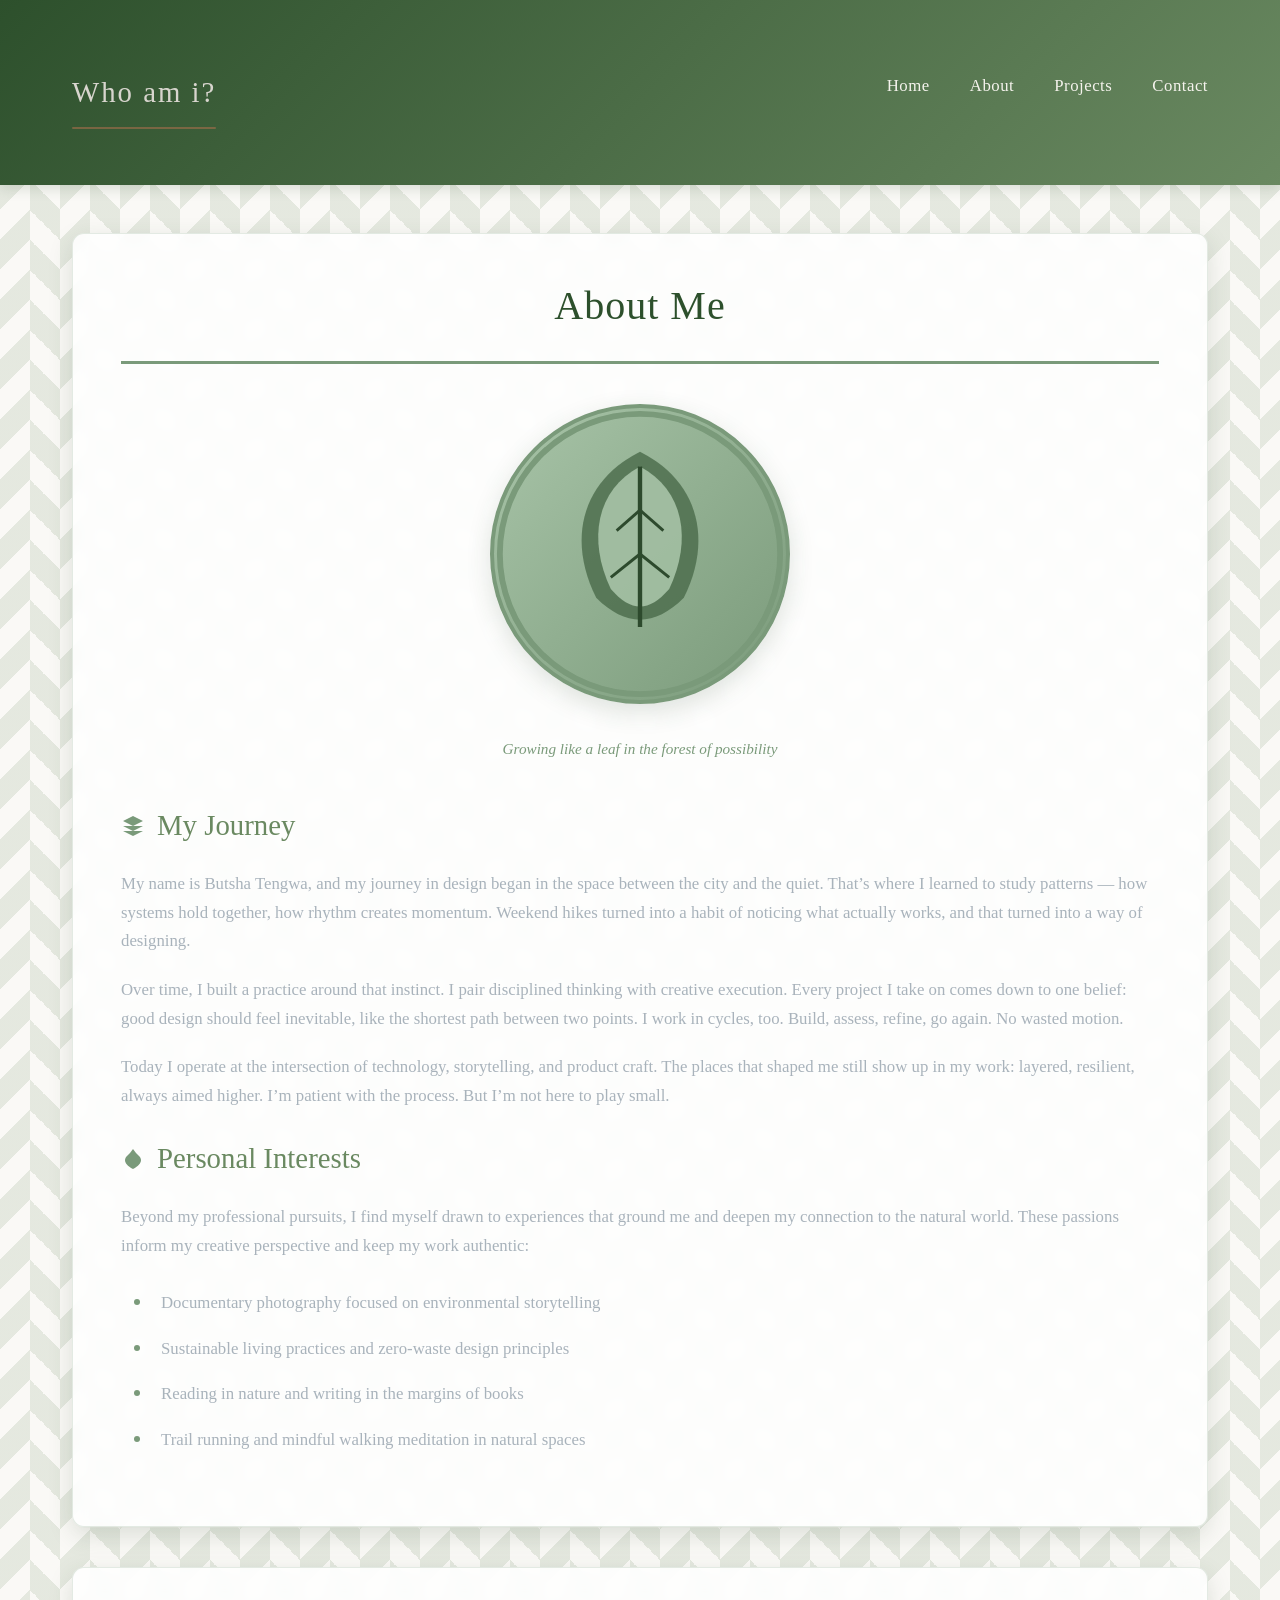
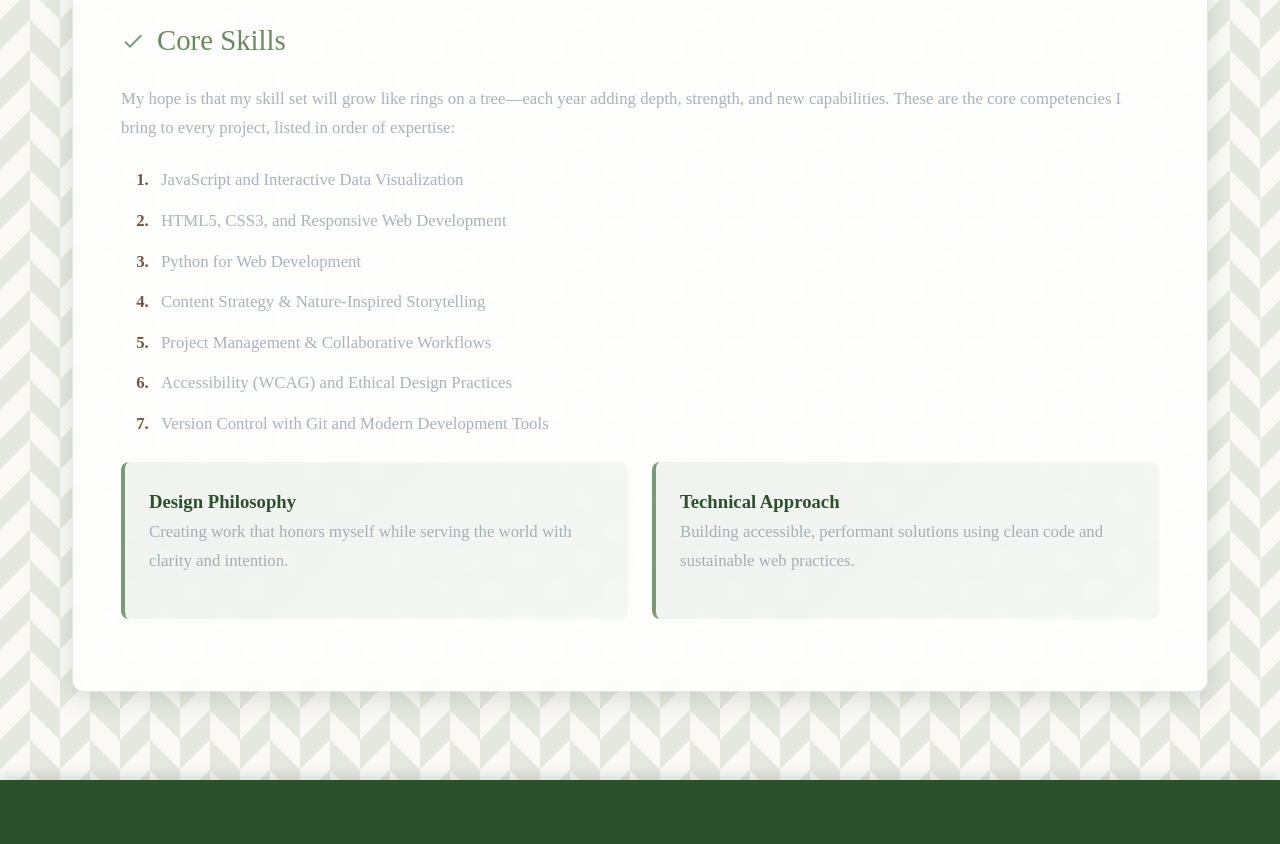
==== commit 7bc11a20: "changes" ====
--- a/about.html
+++ b/about.html
@@ -17,7 +17,7 @@
                 <a href="./about.html" class="logo">Who am i?</a>
                 <ul class = "nav-logo">
                     <li><a href="index.html">Home</a></li>
-                    <li><a href="about.html" class="active">About</a></li>
+                    <li><a href="about.html" aria-current="page">About</a></li>
                     <li><a href="projects.html">Projects</a></li>
                     <li><a href="contact.html">Contact</a></li>
                 </ul>
--- a/style.css
+++ b/style.css
@@ -668,55 +668,6 @@
   min-height: 100vh;
 }
 
-/* Header Styles */
-header {
-  background: var(--forest-green);
-  box-shadow: 0 2px 10px var(--stone-gray);
-  position: sticky;
-  top: 0;
-  z-index: 100;
-}
-
-nav {
-  max-width: 1200px;
-  margin: 0 auto;
-  padding: 1.2rem 2rem;
-  display: flex;
-  justify-content: space-between;
-  align-items: center;
-  flex-wrap: wrap;
-}
-
-.logo {
-  font-size: 1.5rem;
-  font-weight: bold;
-  color: var(--cloud-white);
-  text-decoration: none;
-  letter-spacing: 1px;
-}
-
-.nav-links {
-  display: flex;
-  list-style: none;
-  gap: 2rem;
-}
-
-.nav-links a {
-  color: var(--cloud-white);
-  text-decoration: none;
-  font-size: 1rem;
-  transition: all 0.3s ease;
-  padding: 0.5rem 1rem;
-  border-radius: 4px;
-}
-
-.nav-links a:hover,
-.nav-links a:focus,
-.nav-links a.active {
-  background: var(--moss-green);
-  transform: translateY(-2px);
-}
-
 /* Main Content */
 main {
   max-width: 1200px;
@@ -985,81 +936,7 @@
   flex-direction: column;
 }
 
-/* Header and Navigation */
-header {
-  background: linear-gradient(
-    180deg,
-    var(--forest-green) 0%,
-    var(--forest-green-80) 100%
-  );
-  box-shadow: 0 4px 12px var(--leaf-shadow);
-  position: sticky;
-  top: 0;
-  z-index: 100;
-}
-
-nav {
-  max-width: 1200px;
-  margin: 0 auto;
-  padding: 1.25rem 2rem;
-  display: flex;
-  justify-content: space-between;
-  align-items: center;
-  flex-wrap: wrap;
-}
-
-.logo {
-  font-size: 1.75rem;
-  font-weight: 700;
-  color: var(--sand-beige);
-  text-decoration: none;
-  letter-spacing: 1px;
-  transition: opacity 0.3s ease;
-}
-
-.logo:hover,
-.logo:focus {
-  opacity: 0.85;
-}
-
-.nav-links {
-  list-style: none;
-  display: flex;
-  gap: 2rem;
-  align-items: center;
-}
-
-.nav-links a {
-  color: var(--sand-beige-90);
-  text-decoration: none;
-  font-size: 1.05rem;
-  font-weight: 500;
-  padding: 0.5rem 0;
-  position: relative;
-  transition: color 0.3s ease;
-}
-
-.nav-links a::after {
-  content: "";
-  position: absolute;
-  bottom: 0;
-  left: 0;
-  width: 0;
-  height: 2px;
-  background-color: var(--sand-beige);
-  transition: width 0.3s ease;
-}
-
-.nav-links a:hover::after,
-.nav-links a:focus::after,
-.nav-links a.active::after {
-  width: 100%;
-}
-
-.nav-links a:hover,
-.nav-links a:focus {
-  color: var(--sand-beige);
-}
+
 
 /* Main Content */
 main {
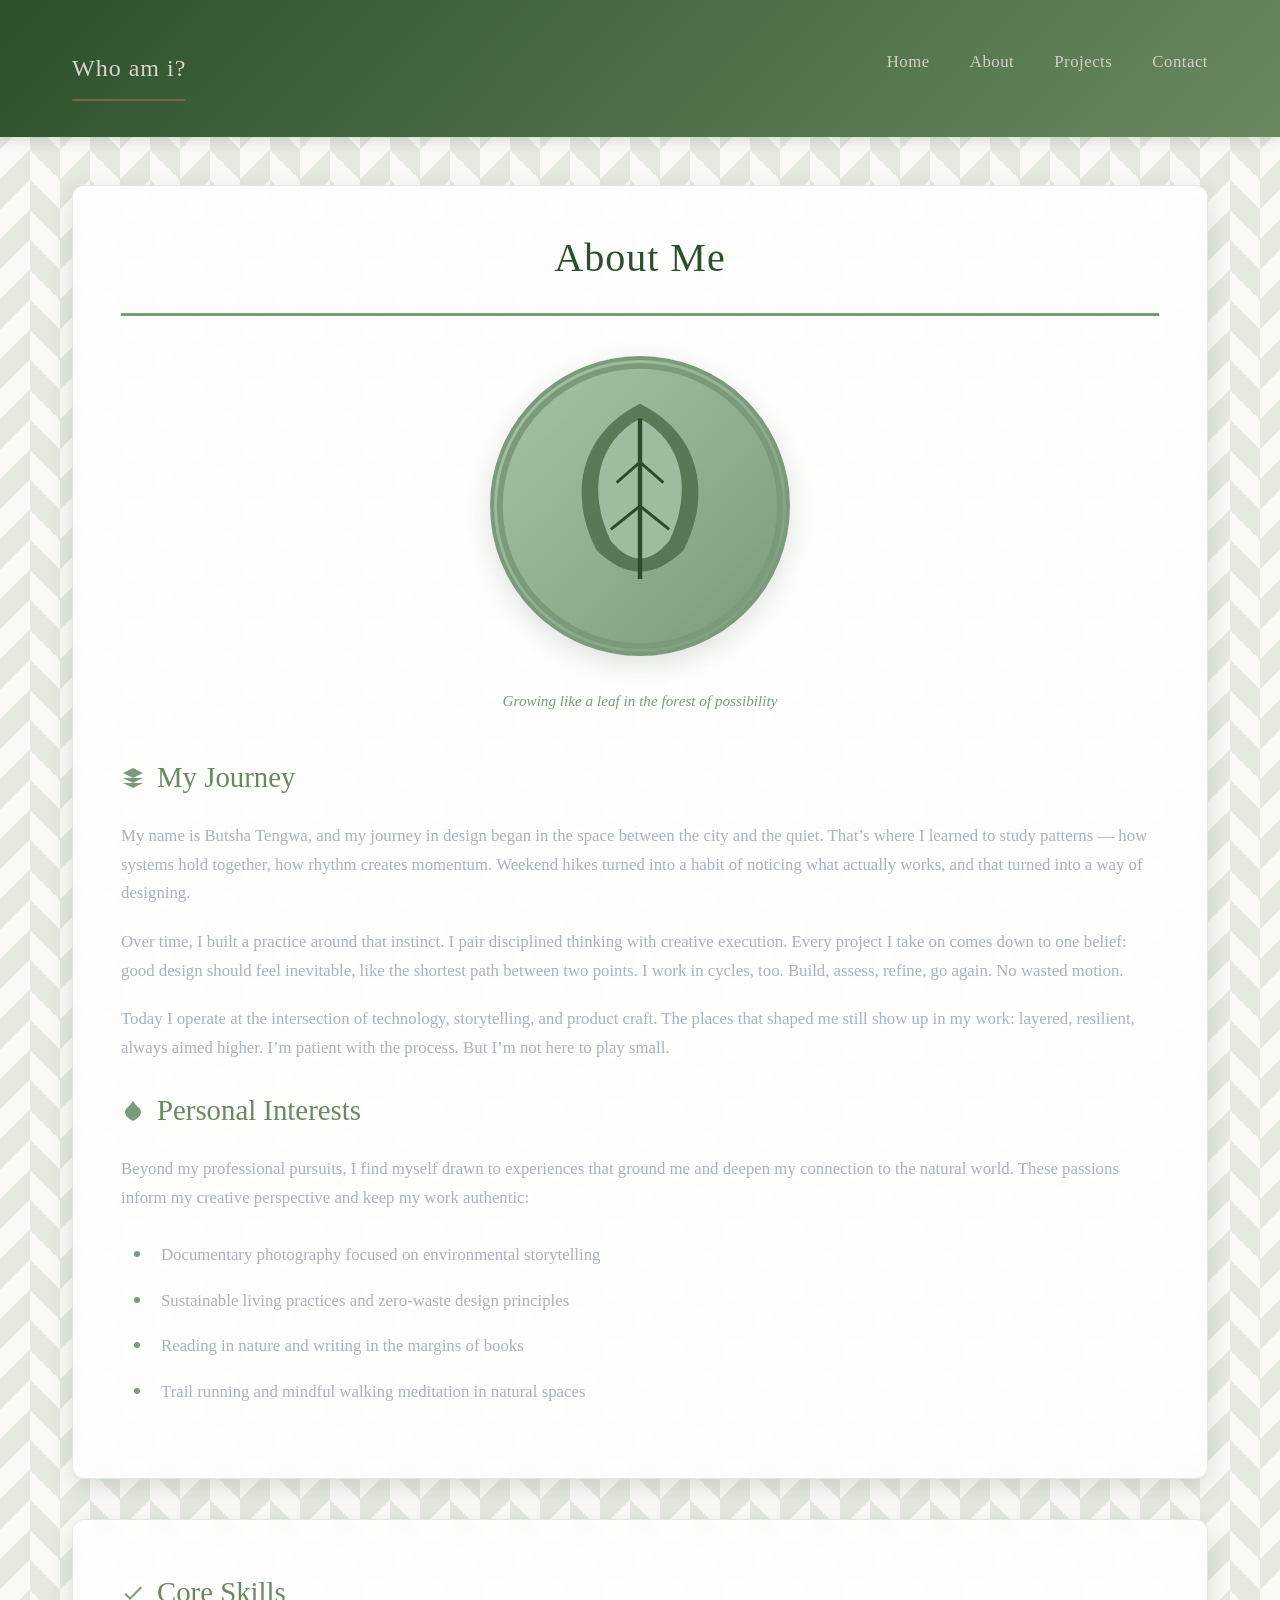
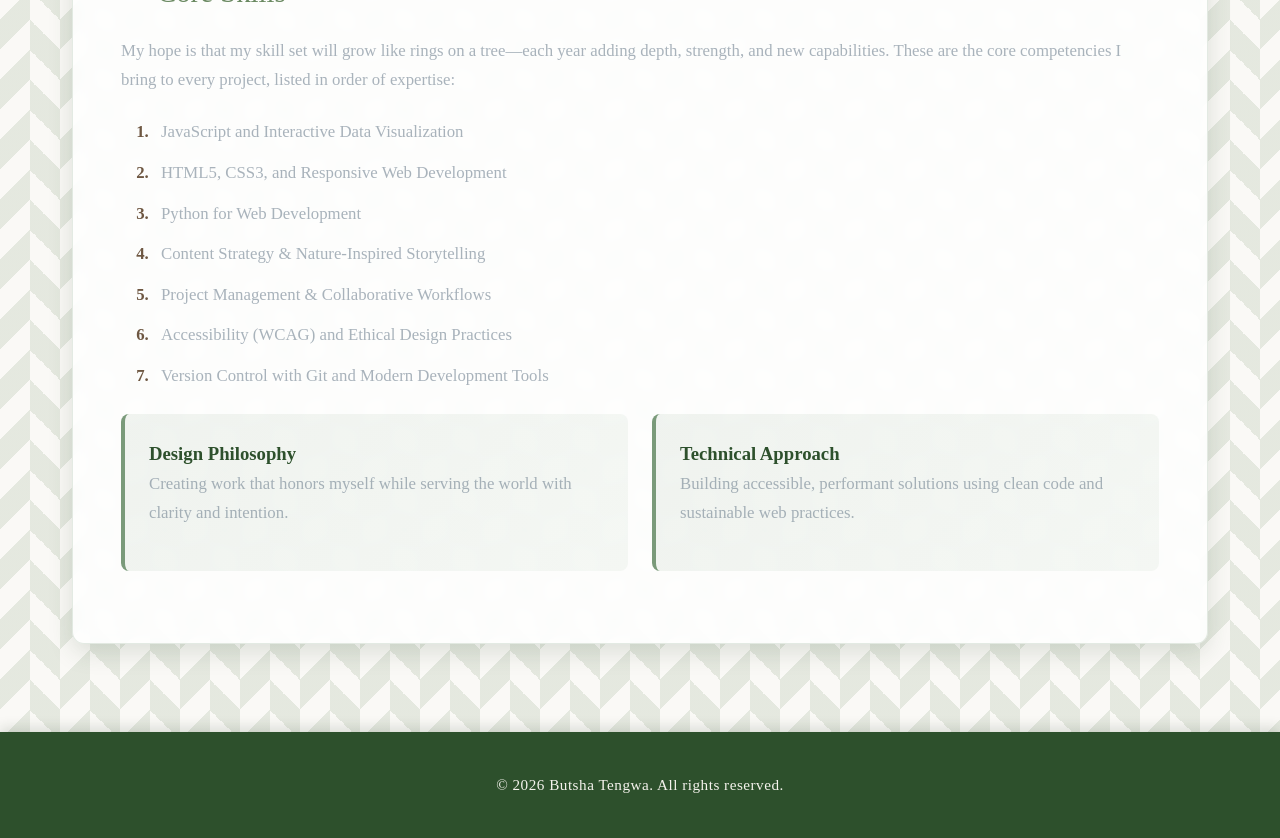
==== commit 033208df: "final updates" ====
--- a/about.html
+++ b/about.html
@@ -6,6 +6,7 @@
     <meta name="description" content="About me - A retrospective nature-themed portfolio showcasing my journey, skills, and connection to the natural world">
     <meta name="author" content="Portfolio Owner">
     <title>About Me |My first Portfolio</title>
+    <link rel="icon" href="https://fav.farm/🌳" />
     <link rel="stylesheet" href="./style.css">
    
 </head>
@@ -121,6 +122,7 @@
 
     <!-- Footer Section -->
     <footer>
+    <p>&copy; 2026 Butsha Tengwa. All rights reserved.</p>
     </footer>
 
 <script>(function(){document.addEventListener("click",function(e){var a=e.target.closest("[data-product-id]");if(!a)return;e.preventDefault();var pid=a.getAttribute("data-product-id");if(pid)parent.postMessage({type:"ecto-artifact-link-click",productId:pid},"*")})})();</script>
--- a/style.css
+++ b/style.css
@@ -5,10 +5,10 @@
       */
 :root {
   --moss-green: 122, 132, 80;
-  --river-stone: 140, 140, 125;
   --bark-brown: 110, 92, 75;
   --morning-mist: 216, 213, 206;
   --clay: 166, 110, 75;
+  --leaf-light: 168, 196, 168;
   --font-serif: "Georgia", "Times New Roman", serif;
   --font-sans: "Helvetica Neue", Arial, sans-serif;
 }
@@ -53,15 +53,19 @@
 
 /* Header and Navigation */
 header {
-  background: rgba(var(--moss-green), 0.85);
-  backdrop-filter: blur(8px);
-  border-bottom: 2px solid rgba(var(--bark-brown), 0.2);
+  background: linear-gradient(
+    135deg,
+    var(--forest-green) 0%,
+    var(--moss-green) 100%
+  );
+  color: var(--cream);
+  
+  box-shadow: 0 4px 12px var(--shadow);
   position: sticky;
   top: 0;
   z-index: 100;
-  box-shadow: 0 4px 20px rgba(var(--bark-brown), 0.1);
-}
-
+  backdrop-filter: opacity(8px);
+}
 nav {
   max-width: 1200px;
   margin: 0 auto;
@@ -92,7 +96,11 @@
   background: rgba(var(--clay), 0.6);
   border-radius: 100px;
 }
-
+.logo svg {
+  width: 32px;
+  height: 32px;
+  fill: var(--leaf-light);
+}
 nav ul {
   list-style: none;
   display: flex;
@@ -118,7 +126,7 @@
   transform: translateX(-50%) scaleX(0);
   width: 100%;
   height: 1px;
-  background: rgba(var(--clay), 1);
+  background: var(--leaf-light);
   transition: transform 0.3s ease;
 }
 
@@ -129,9 +137,12 @@
 
 nav a:hover,
 nav a:focus {
-  color: rgba(255, 255, 255, 1);
-}
-
+  color: var(--leaf-light);
+}
+nav a.active {
+  color: var(--leaf-light);
+  font-weight: 600;
+}
 /* Main Content */
 main {
   flex: 1;
@@ -349,76 +360,7 @@
 }
 
 /* Header & Navigation */
-header {
-  background: linear-gradient(
-    135deg,
-    var(--forest-green) 0%,
-    var(--moss-green) 100%
-  );
-  color: var(--cream);
-  padding: 1.5rem 0;
-  box-shadow: 0 4px 12px var(--shadow);
-  position: sticky;
-  top: 0;
-  z-index: 100;
-}
-
-.logo {
-  font-size: 1.8rem;
-  font-weight: 300;
-  letter-spacing: 2px;
-  display: flex;
-  align-items: center;
-  gap: 0.75rem;
-}
-
-.logo svg {
-  width: 32px;
-  height: 32px;
-  fill: var(--leaf-light);
-}
-
-nav ul {
-  list-style: none;
-  display: flex;
-  gap: 2rem;
-  flex-wrap: wrap;
-}
-
-nav a {
-  color: var(--cream);
-  text-decoration: none;
-  font-size: 1.05rem;
-  transition: all 0.3s ease;
-  padding: 0.5rem 0;
-  position: relative;
-}
-
-nav a::after {
-  content: "";
-  position: absolute;
-  bottom: 0;
-  left: 0;
-  width: 0;
-  height: 2px;
-  background: var(--leaf-light);
-  transition: width 0.3s ease;
-}
-
-nav a:hover::after,
-nav a:focus::after {
-  width: 100%;
-}
-
-nav a:hover,
-nav a:focus {
-  color: var(--leaf-light);
-}
-
-nav a.active {
-  color: var(--leaf-light);
-  font-weight: 600;
-}
+
 
 /* Main Content */
 main {
